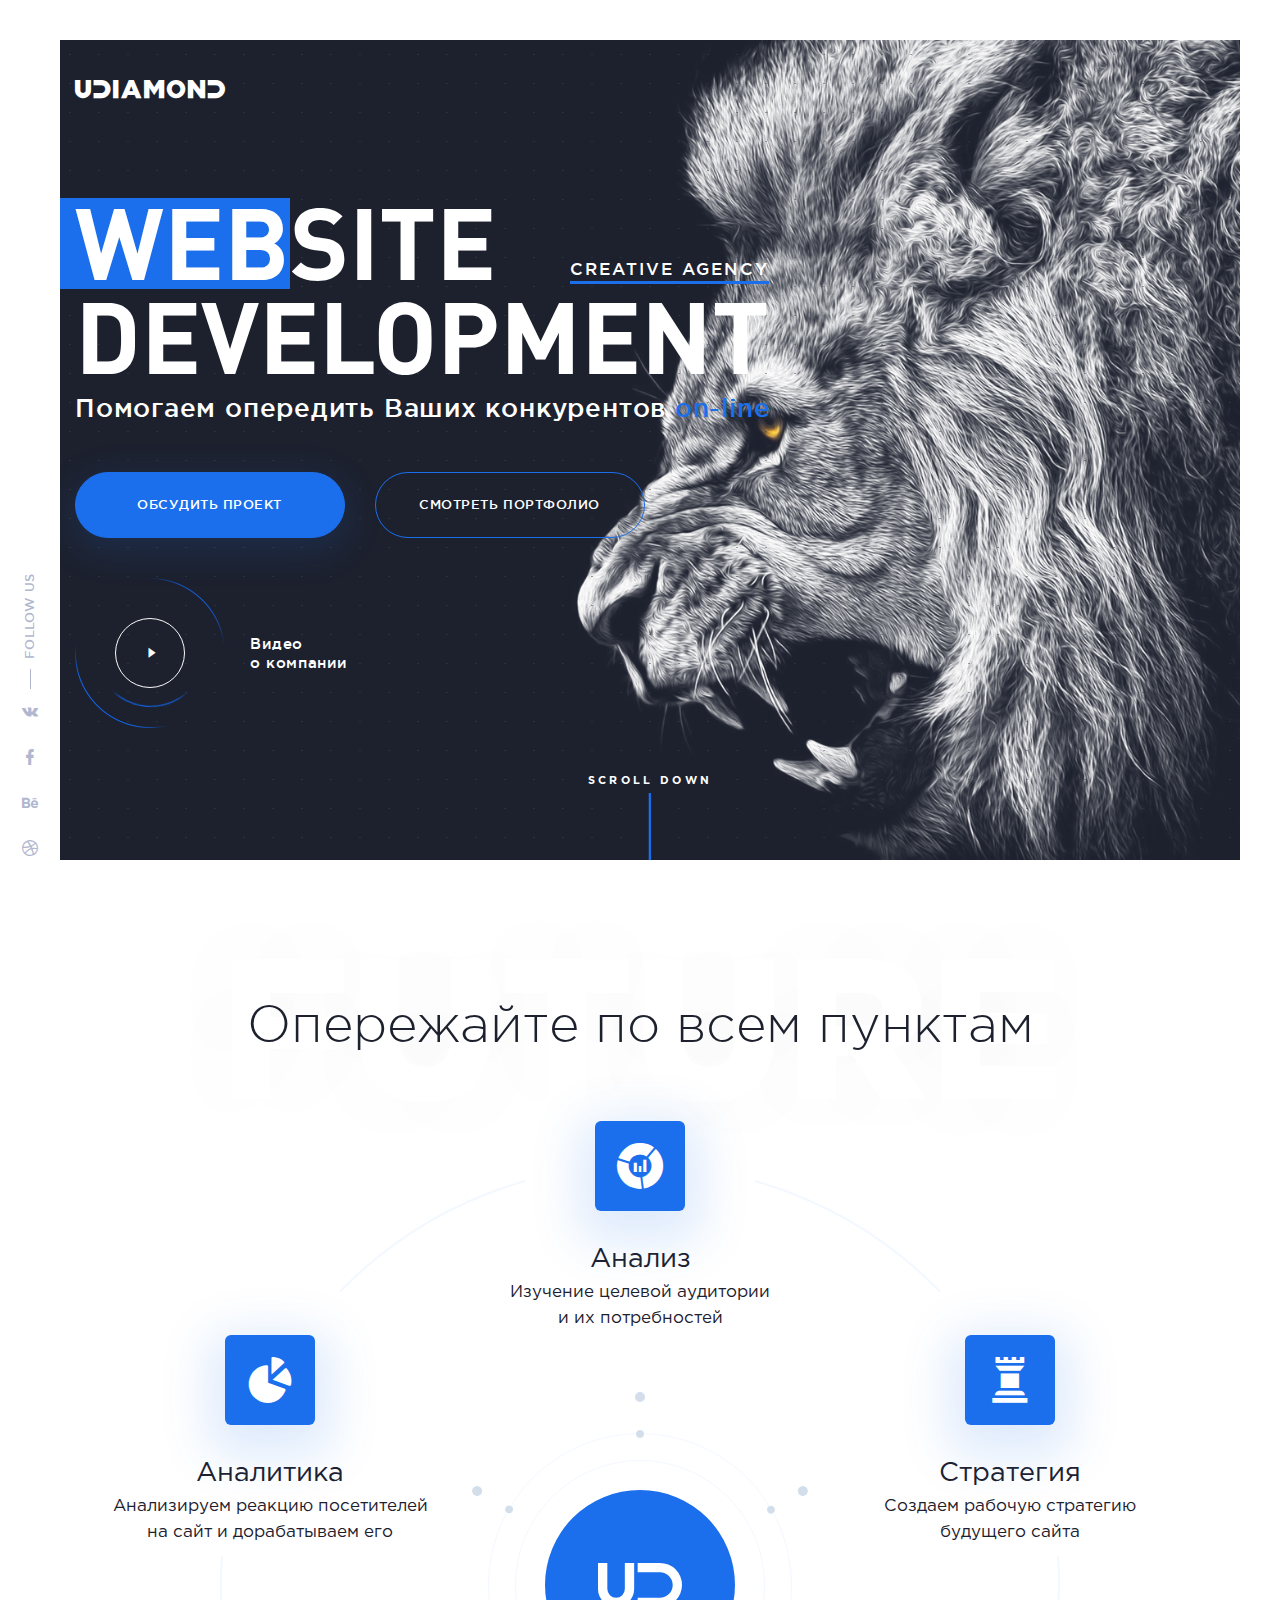
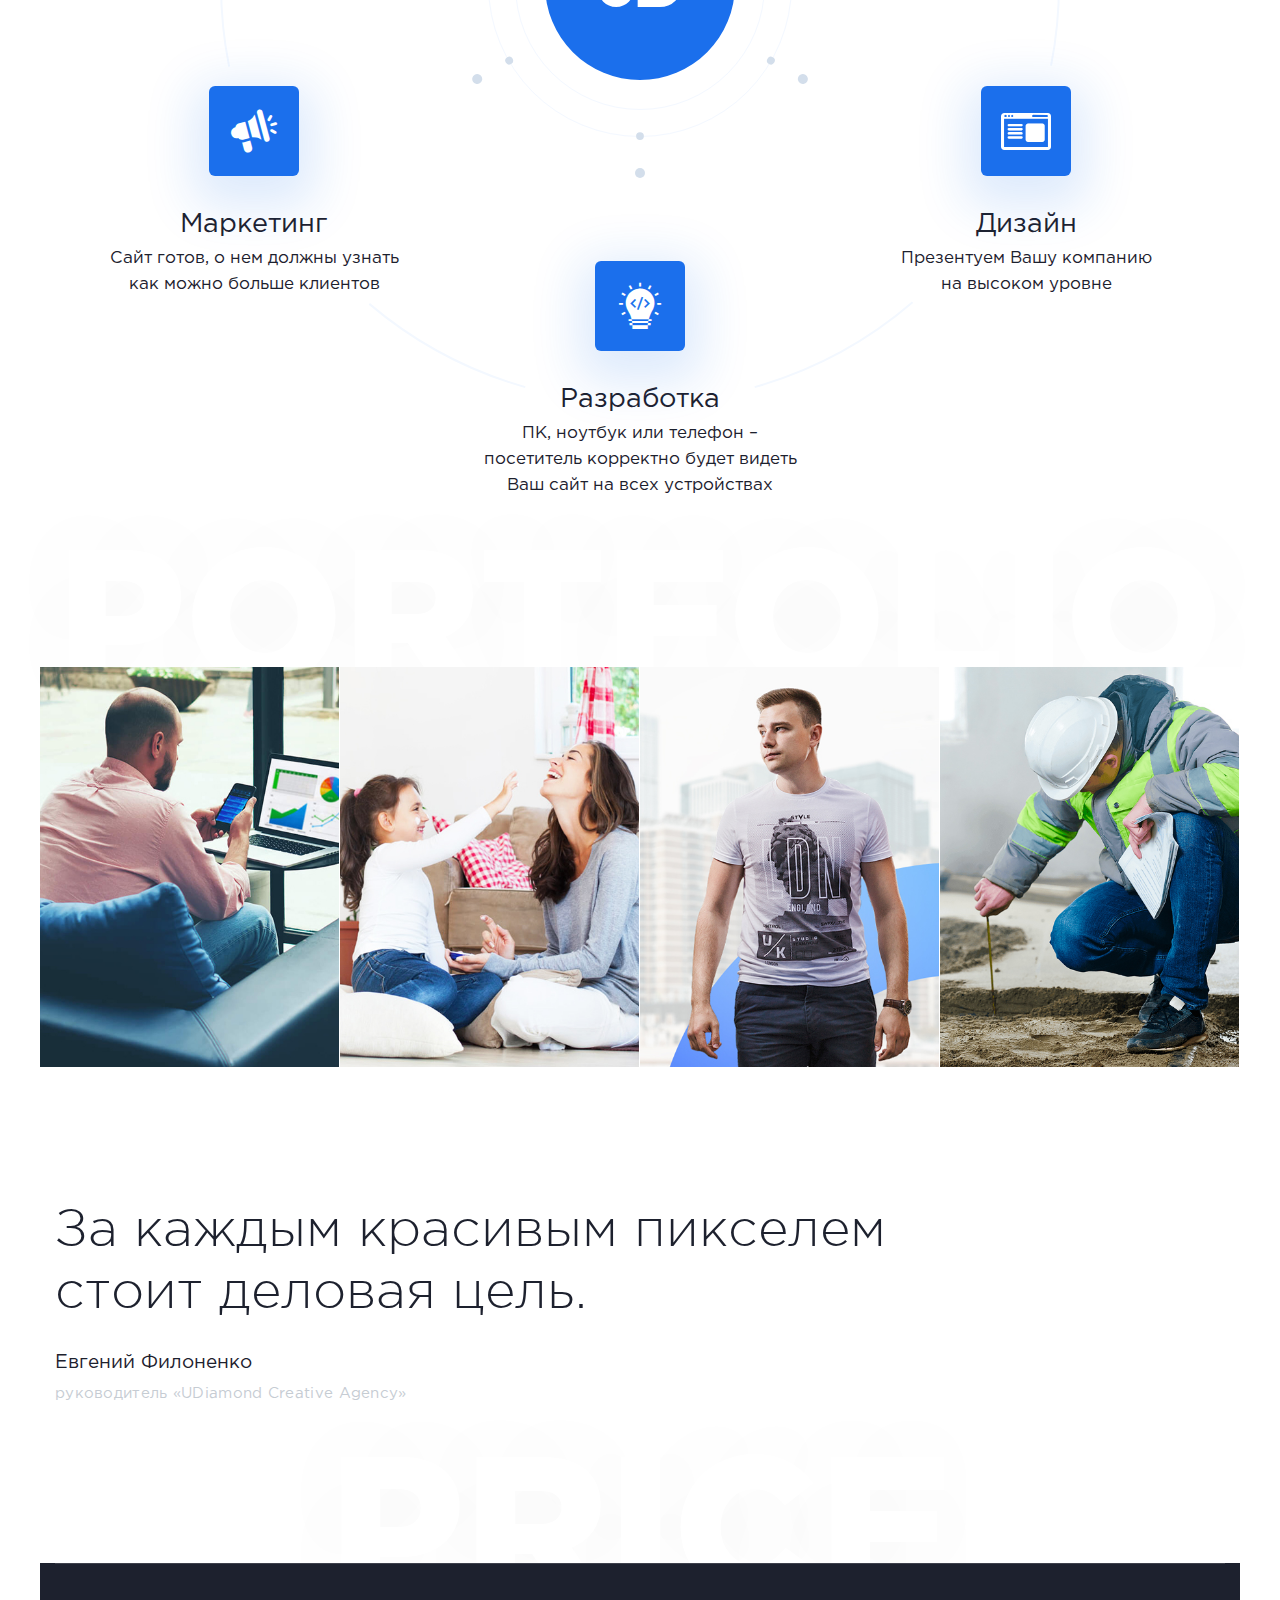
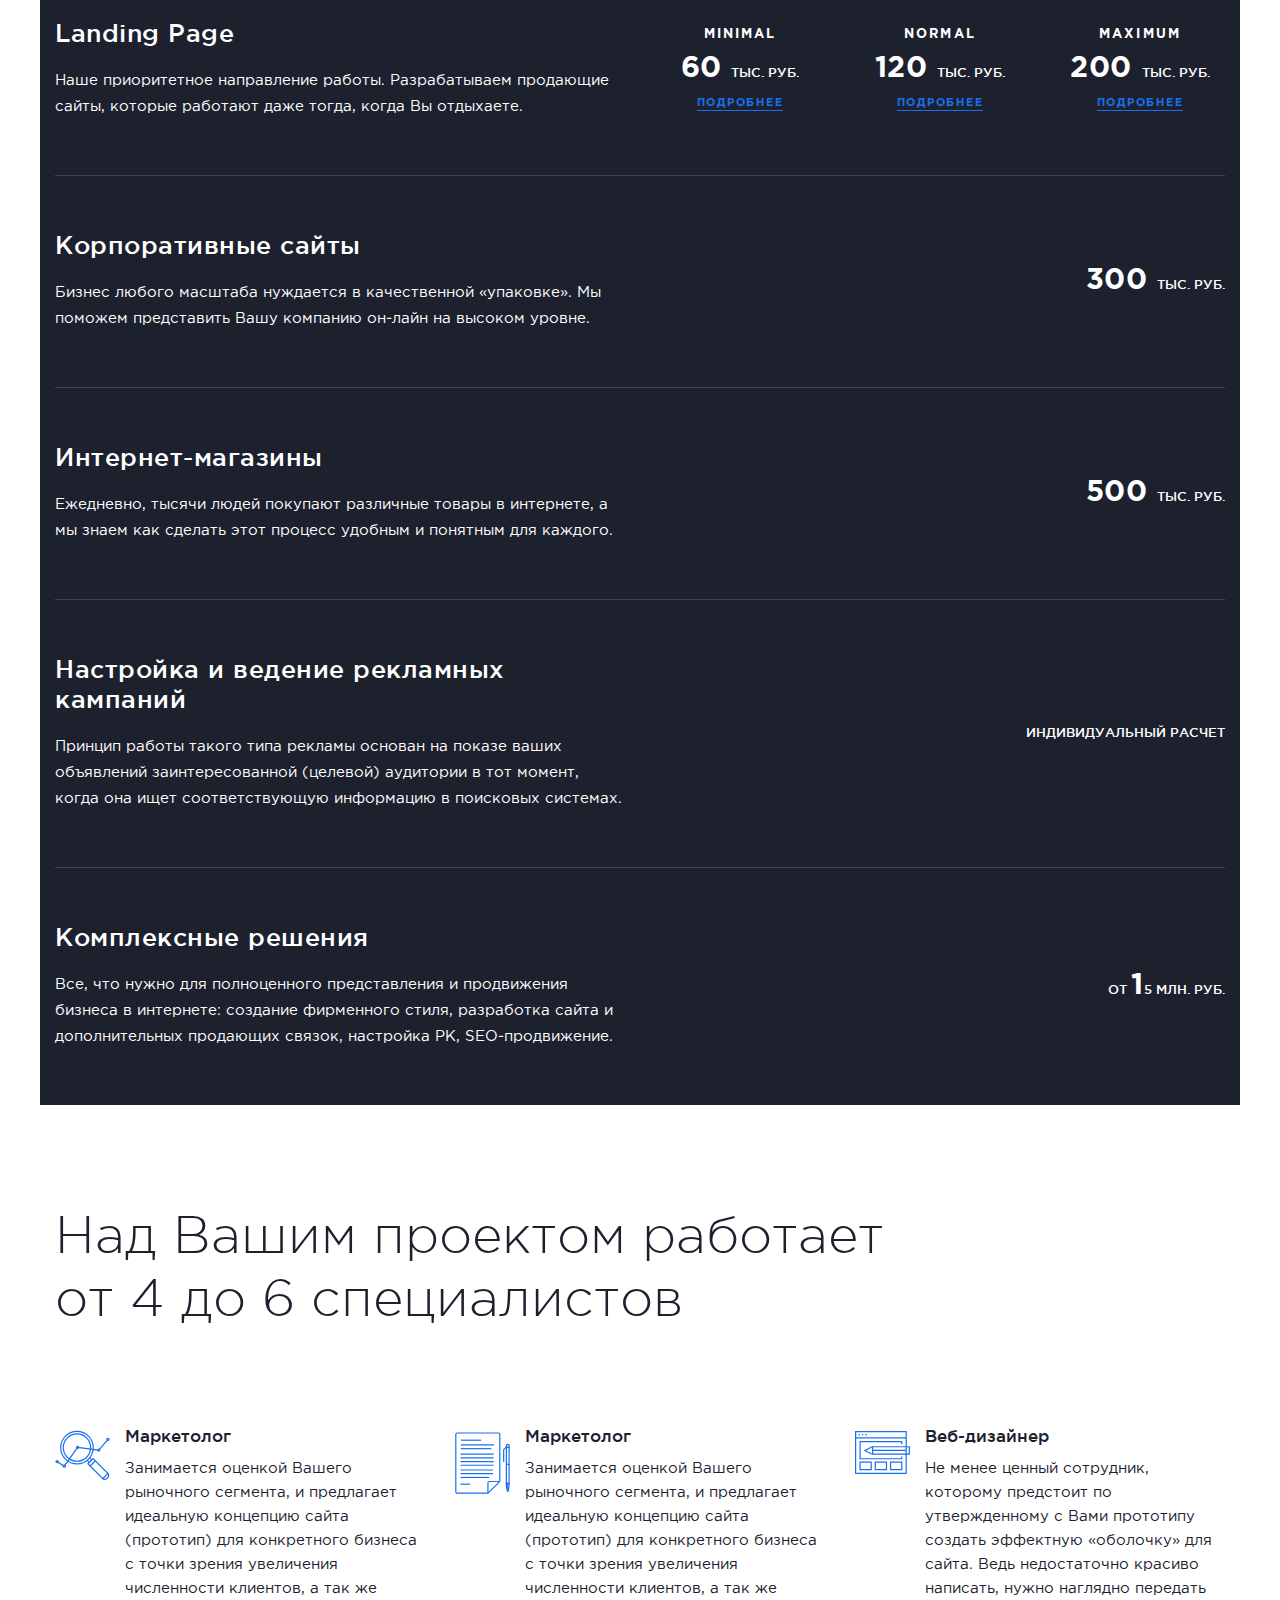
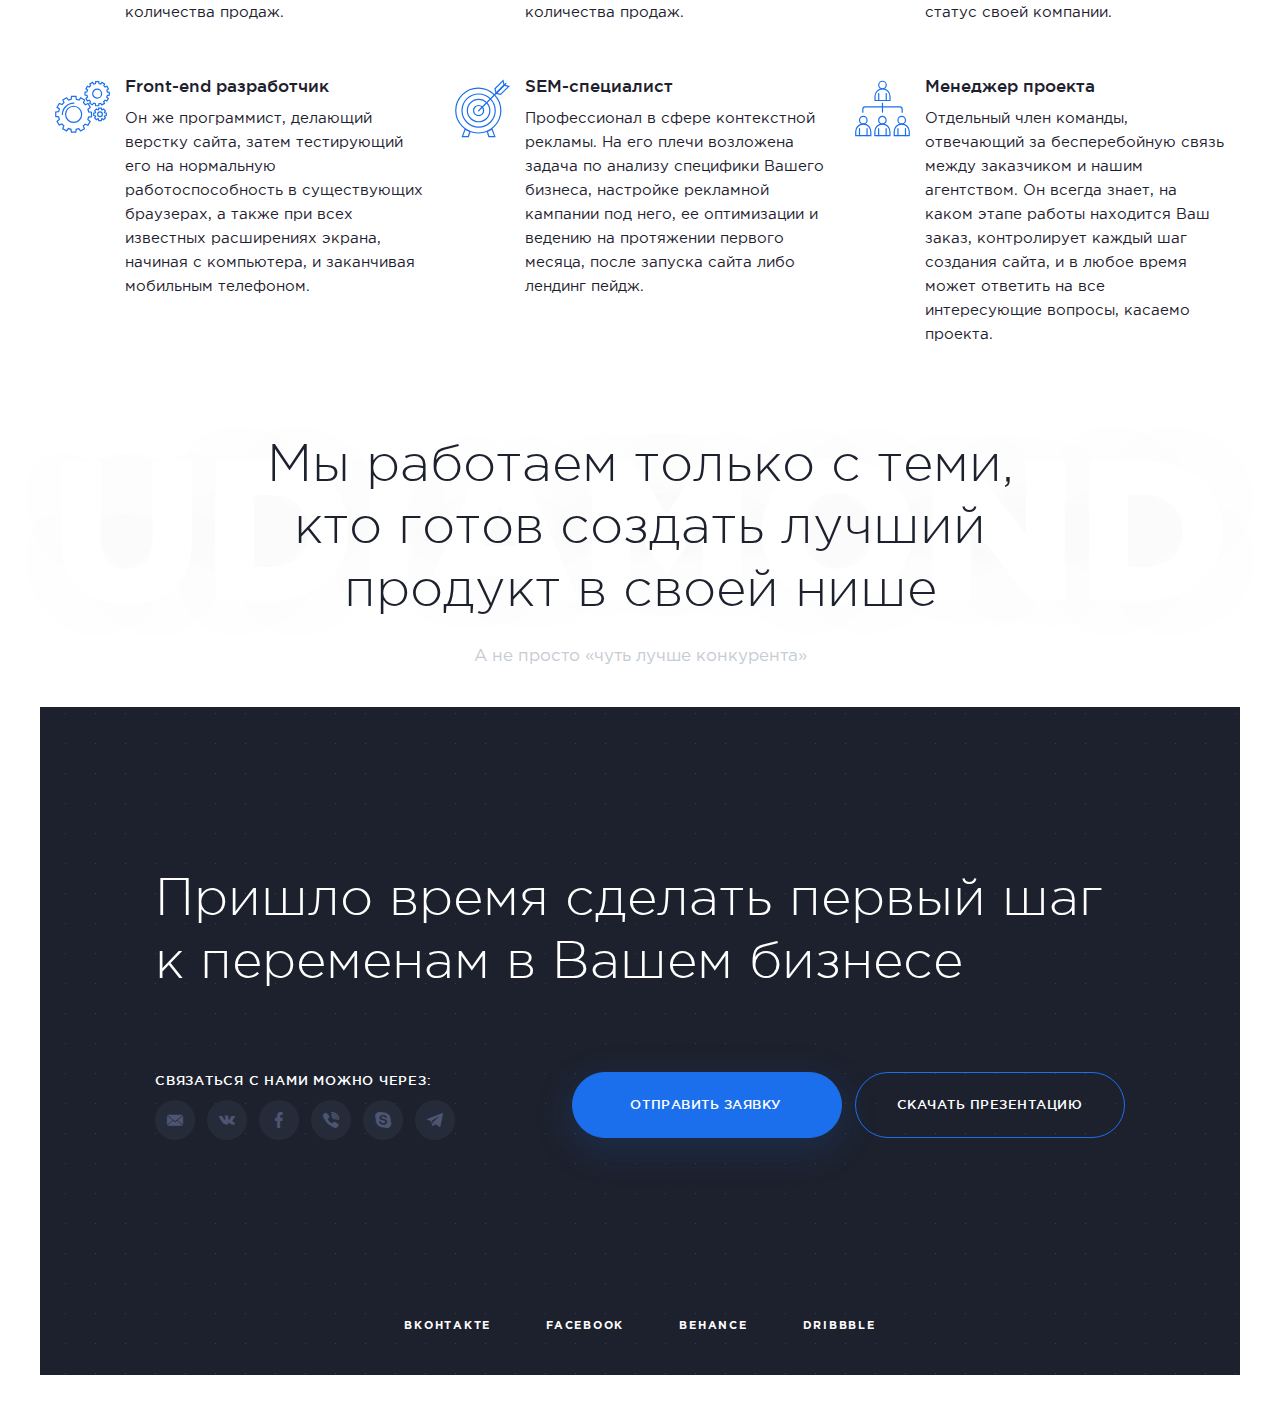
==== app/index.html @ 9b896c01 "app" ====
<!DOCTYPE html>
<html lang="ru">
  <head>
    <meta charset="UTF-8">
    <meta http-equiv="X-UA-Compatible" content="IE=edge">
    <meta name="viewport" content="width=device-width, initial-scale=1.0">
    <title>main-page</title>
    <meta name="description" content="">
    <link rel="shortcut icon" href="favicon.ico" type="image/x-icon">
    <link rel="icon" href="favicon.ico" type="image/x-icon">
    <link rel="stylesheet" href="css/style.css"><!--[if lt IE 9]>
<script src="https://oss.maxcdn.com/html5shiv/3.7.2/html5shiv.min.js"></script>
<script src="https://oss.maxcdn.com/respond/1.4.2/respond.min.js"></script>
<![endif]-->
  </head>
  <body>
    <div class="main-wrapper">
      <!-- begin header-->
      <header class="header">
        <div class="header-inside">
          <div class="container"><a class="logo-wrapp" href="#"><i class="logo-wrapp__img icon-logo"></i></a>
            <div class="center-box">
              <div class="center-box-item">
                <div class="main-title"><span class="highlight main-title__highlight">Web</span><strong class="glitch glitch_1" data-txt="site">site</strong></div><br>
                <div class="main-title"><strong class="glitch glitch_2" data-txt="development">development</strong> <small>creative agency</small></div>
                <div class="main-subtitle">Помогаем опередить Ваших конкурентов <span>on-line</span></div>
                <div class="btn-wrapp"><a class="button" href="#"><span>Обсудить проект</span></a><a class="button button_trn" href="#"><span>Смотреть портфолио</span></a></div>
                <div class="button-play">
                  <div class="button-play__link-wrapp"><a class="button-play__link" href="#"><i class="icon-play"></i></a>
                  </div>
                  <div class="button-play__txt">Видео<br>о компании
                  </div>
                </div>
              </div>
            </div><a class="scroll-down scr" href="#section-1"><span>Scroll down</span>
              <div class="scroll-down-inside"></div></a>
          </div>
        </div>
        <div class="social-top-wrapp">
          <div class="trn-text">Follow us</div>
          <ul class="social-top">
            <li><a href="#"><i class="icon-vk-icon"></i></a></li>
            <li><a href="#"><i class="icon-fb-hover"></i></a></li>
            <li><a href="#"><i class="icon-behance"></i></a></li>
            <li><a href="#"><i class="icon-dribbble"></i></a></li>
          </ul>
        </div>
      </header>
      <!-- end header-->
      <!-- begin section-1-->
      <section class="section-1" id="section-1">
        <div class="container">
          <div class="text-shadow">Future
            <div class="title title_center">Опережайте по всем пунктам</div>
          </div>
          <div class="content-circle">
            <div class="col-lg-4 col-md-4 col-sm-4 col-xs-6 col-xxs-12 pos-6">
              <div class="item-box">
                <div class="item-box__square"><i class="item-box__img icon-info6"></i>
                </div>
                <div class="item-box__title">Аналитика
                </div>
                <div class="p">Анализируем реакцию посетителей <br>на сайт и дорабатываем его</div>
              </div>
            </div>
            <div class="col-lg-4 col-md-4 col-sm-4 col-xs-6 col-xxs-12 pos-1">
              <div class="item-box">
                <div class="item-box__square"><i class="item-box__img icon-info1"></i>
                </div>
                <div class="item-box__title">Анализ
                </div>
                <div class="p">Изучение целевой аудитории <br>и их потребностей</div>
              </div>
            </div>
            <div class="col-lg-4 col-md-4 col-sm-4 col-xs-6 col-xxs-12 pos-2">
              <div class="item-box">
                <div class="item-box__square"><i class="item-box__img icon-info2"></i>
                </div>
                <div class="item-box__title">Стратегия
                </div>
                <div class="p">Создаем рабочую стратегию <br>будущего сайта</div>
              </div>
            </div>
            <div class="col-lg-4 col-md-4 col-sm-4 col-xs-6 col-xxs-12 pos-3 pull-right">
              <div class="item-box">
                <div class="item-box__square"><i class="item-box__img icon-info3"></i>
                </div>
                <div class="item-box__title">Дизайн
                </div>
                <div class="p">Презентуем Вашу компанию <br>на высоком уровне</div>
              </div>
            </div>
            <div class="col-lg-4 col-md-4 col-sm-4 col-xs-6 col-xxs-12 pos-4 pull-right">
              <div class="item-box">
                <div class="item-box__square"><i class="item-box__img icon-info4"></i>
                </div>
                <div class="item-box__title">Разработка
                </div>
                <div class="p">ПК, ноутбук или телефон – <br>посетитель корректно будет видеть <br>Ваш сайт на всех устройствах</div>
              </div>
            </div>
            <div class="col-lg-4 col-md-4 col-sm-4 col-xs-6 col-xxs-12 pos-5">
              <div class="item-box">
                <div class="item-box__square"><i class="item-box__img icon-info5"></i>
                </div>
                <div class="item-box__title">Маркетинг
                </div>
                <div class="p">Сайт готов, о нем должны узнать <br>как можно больше клиентов</div>
              </div>
            </div>
            <div class="content-wrapp">
              <div class="center-xy"><img class="block-resp anim-circle-2" src="img/6point2.svg" alt="" width="auto" height="auto">
                <div class="circle-in"><img class="block-resp anim-circle-1" src="img/6point1.svg" alt="" width="auto" height="auto"><img class="logo-up" src="img/logo-ud.svg" alt="" width="auto" height="auto"></div>
              </div><img class="circle" src="img/circe-lg.svg" alt="" width="auto" height="auto">
            </div>
          </div>
        </div>
      </section>
      <!-- end section-1-->
      <!-- begin section-2-->
      <section class="section-2">
        <div class="text-shadow">Portfolio</div>
        <div class="flex-prf"><a class="flex-prf-item" href="#"><span class="tl"></span><span class="tr"></span><span class="bl"></span><span class="br"></span><img src="img/portfolio/photo-1.jpg" alt="" width="460" height="615"><span class="center-content"><span class="prf-item-title">Landing page</span><span class="prf-item-head">Региональный <br>центр недвижимости</span></span><span class="site-link">Перейти на сайт<i class="icon-arrow-lg"></i></span></a><a class="flex-prf-item" href="#"><span class="tl"></span><span class="tr"></span><span class="bl"></span><span class="br"></span><img src="img/portfolio/photo-2.jpg" alt="" width="460" height="615"><span class="center-content"><span class="prf-item-title">Landing page</span><span class="prf-item-head">Региональный <br>центр недвижимости</span></span><span class="site-link">Перейти на сайт<i class="icon-arrow-lg"></i></span></a><a class="flex-prf-item" href="#"><span class="tl"></span><span class="tr"></span><span class="bl"></span><span class="br"></span><img src="img/portfolio/photo-3.jpg" alt="" width="460" height="615"><span class="center-content"><span class="prf-item-title">Landing page</span><span class="prf-item-head">Региональный <br>центр недвижимости</span></span><span class="site-link">Перейти на сайт<i class="icon-arrow-lg"></i></span></a><a class="flex-prf-item" href="#"><span class="tl"></span><span class="tr"></span><span class="bl"></span><span class="br"></span><img src="img/portfolio/photo-4.jpg" alt="" width="460" height="615"><span class="center-content"><span class="prf-item-title">Landing page</span><span class="prf-item-head">Региональный <br>центр недвижимости</span></span><span class="site-link">Перейти на сайт<i class="icon-arrow-lg"></i></span></a>
        </div>
      </section>
      <!-- end section-2-->
      <!-- begin section-3-->
      <section class="section-3">
        <div class="container">
          <div class="title">За каждым красивым пикселем <br>стоит деловая цель.</div>
          <div class="person-name">Евгений Филоненко</div>
          <div class="person-position">руководитель «UDiamond Creative Agency»</div>
        </div>
      </section>
      <!-- end section-3-->
      <!-- begin section-4-->
      <section class="section-4">
        <div class="text-shadow">Price</div>
        <div class="dark-theme">
          <div class="container">
            <div class="flex-line top-line">
              <div class="paddings col-lg-6 col-md-6 col-sm-12 col-xs-12 col-xxs-12">
                <div class="price-name">Landing Page</div>
                <div class="price-text">Наше приоритетное направление работы. Разрабатываем продающие сайты, которые работают даже тогда, когда Вы отдыхаете.</div>
              </div><a class="price-box flex-vertical hover-plan hover-plan hover-plan_top col-lg-2 col-md-2 col-sm-4 col-xs-4 col-xxs-12" href="#"><span class="price-box__type">Minimal</span><span class="price-box__price"><strong>60 </strong>тыс. руб.</span><span class="price-box__link">Подробнее</span></a><a class="price-box flex-vertical hover-plan hover-plan hover-plan_bottom col-lg-2 col-md-2 col-sm-4 col-xs-4 col-xxs-12" href="#"><span class="price-box__type">Normal</span><span class="price-box__price"><strong>120 </strong>тыс. руб.</span><span class="price-box__link">Подробнее</span></a><a class="price-box flex-vertical hover-plan hover-plan hover-plan_right col-lg-2 col-md-2 col-sm-4 col-xs-4 col-xxs-12" href="#"><span class="price-box__type">Maximum</span><span class="price-box__price"><strong>200 </strong>тыс. руб.</span><span class="price-box__link">Подробнее</span></a>
            </div>
            <div class="flex-line">
              <div class="paddings col-lg-6 col-md-6 col-sm-6 col-xs-6 col-xxs-12">
                <div class="price-name">Корпоративные сайты</div>
                <div class="price-text">Бизнес любого масштаба нуждается в качественной «упаковке». Мы поможем представить Вашу компанию он-лайн на высоком уровне.</div>
              </div><a class="price-box flex-vertical hover-plan hover-plan hover-plan_right col-lg-3 col-md-3 col-sm-4 col-xs-4 col-xxs-12" href="#"><span class="price-box__price"><strong>300 </strong>тыс. руб.</span></a>
            </div>
            <div class="flex-line">
              <div class="paddings col-lg-6 col-md-6 col-sm-6 col-xs-6 col-xxs-12">
                <div class="price-name">Интернет-магазины</div>
                <div class="price-text">Ежедневно, тысячи людей покупают различные товары в интернете, а мы знаем как сделать этот процесс удобным и понятным для каждого.</div>
              </div><a class="price-box flex-vertical hover-plan hover-plan hover-plan_right col-lg-3 col-md-3 col-sm-4 col-xs-4 col-xxs-12" href="#"><span class="price-box__price"><strong>500 </strong>тыс. руб.</span></a>
            </div>
            <div class="flex-line">
              <div class="paddings col-lg-6 col-md-6 col-sm-6 col-xs-6 col-xxs-12">
                <div class="price-name">Настройка и ведение рекламных кампаний</div>
                <div class="price-text">Принцип работы такого типа рекламы основан на показе ваших объявлений заинтересованной (целевой) аудитории в тот момент, когда она ищет соответствующую информацию в поисковых системах.</div>
              </div><a class="price-box flex-vertical hover-plan hover-plan hover-plan_right col-lg-3 col-md-3 col-sm-4 col-xs-4 col-xxs-12" href="#"><span class="price-box__price">Индивидуальный расчет</span></a>
            </div>
            <div class="flex-line">
              <div class="paddings col-lg-6 col-md-6 col-sm-6 col-xs-6 col-xxs-12">
                <div class="price-name">Комплексные решения</div>
                <div class="price-text">Все, что нужно для полноценного представления и продвижения бизнеса в интернете: создание фирменного стиля, разработка сайта и дополнительных продающих связок, настройка РК, SEO-продвижение.</div>
              </div><a class="price-box flex-vertical hover-plan hover-plan hover-plan_right col-lg-3 col-md-3 col-sm-4 col-xs-4 col-xxs-12" href="#"><span class="price-box__price">от <strong>1</strong>5 млн. руб.</span></a>
            </div>
          </div>
        </div>
      </section>
      <!-- end section-4-->
      <!-- begin section-5-->
      <section class="section-5">
        <div class="container">
          <div class="title">Над Вашим проектом работает <br>от 4 до 6 специалистов</div>
          <div class="row work">
            <div class="col-lg-4 col-md-4 col-sm-6 col-xs-6 col-xxs-12">
              <div class="work-item" data-name="svg_1">
                <svg class="svg_1" id="Ð¡Ð»Ð¾Ð¹_2" data-name="Ð¡Ð»Ð¾Ð¹ 2" xmlns="http://www.w3.org/2000/svg" viewbox="0 0 55 52.51">
                  <defs>
                    <style>.cls-1,.cls-2{fill:none;stroke:#1b6fec;stroke-miterlimit:10;}.cls-1{stroke-width:1.2px;}.cls-2{stroke-width:2px;}</style>
                  </defs>
                  <title>marketing</title>
                  <path class="cls-1 xNNwAupK_0" d="M8.270000000000001,18.59A13.67,13.67 0,1,1 35.61,18.59A13.67,13.67 0,1,1 8.270000000000001,18.59"></path>
                  <path class="cls-1 xNNwAupK_1" d="M5.66,18.6A16.29,16.29 0,1,1 38.239999999999995,18.6A16.29,16.29 0,1,1 5.66,18.6"></path>
                  <path class="cls-1 xNNwAupK_2" d="M34.21,33.46L32.17,31.42"></path>
                  <path class="cls-1 xNNwAupK_3" d="M36.81,30.86L34.77,28.82"></path>
                  <path class="cls-1 xNNwAupK_4" width="21.03" height="7.36" transform="translate(40.58 -18.77) rotate(45)" d="M32.43 35.92 L53.46 35.92 L53.46 43.28 L32.43 43.28 Z"></path>
                  <path class="cls-1 xNNwAupK_5" d="M35.15,37.01L40.36,31.81"></path>
                  <path class="cls-1 xNNwAupK_6" d="M52.52,44a3.68,3.68,0,0,1-5.2,5.2"></path>
                  <path class="cls-2 xNNwAupK_7" d="M0.9999999999999998,32.63A1.05,1.05 0,1,1 3.0999999999999996,32.63A1.05,1.05 0,1,1 0.9999999999999998,32.63"></path>
                  <path class="cls-1 xNNwAupK_8" d="M2.05,32.63L9.25,37.16"></path>
                  <path class="cls-2 xNNwAupK_9" d="M8.2,37.16A1.05,1.05 0,1,1 10.3,37.16A1.05,1.05 0,1,1 8.2,37.16"></path>
                  <path class="cls-1 xNNwAupK_10" d="M9.25,37.16L22.58,18.38"></path>
                  <path class="cls-2 xNNwAupK_11" d="M21.529999999999998,18.38A1.05,1.05 0,1,1 23.63,18.38A1.05,1.05 0,1,1 21.529999999999998,18.38"></path>
                  <path class="cls-1 xNNwAupK_12" d="M43.78,21.1L22.58,18.38"></path>
                  <path class="cls-2 xNNwAupK_13" d="M42.730000000000004,21.1A1.05,1.05 0,1,1 44.83,21.1A1.05,1.05 0,1,1 42.730000000000004,21.1"></path>
                  <path class="cls-1 xNNwAupK_14" d="M52.95,10.44L43.78,21.1"></path>
                  <path class="cls-2 xNNwAupK_15" d="M51.900000000000006,10.44A1.05,1.05 0,1,1 54,10.44A1.05,1.05 0,1,1 51.900000000000006,10.44"></path>
                </svg>
                <div class="work-item__title">Маркетолог
                </div>
                <div class="work-item__txt">Занимается оценкой Вашего рыночного сегмента, и предлагает идеальную концепцию сайта (прототип) для конкретного бизнеса с точки зрения увеличения численности клиентов, а так же количества продаж. 
                </div>
              </div>
            </div>
            <div class="col-lg-4 col-md-4 col-sm-6 col-xs-6 col-xxs-12">
              <div class="work-item" data-name="svg_2">
                <svg id="Ð¡Ð»Ð¾Ð¹_3" data-name="Ð¡Ð»Ð¾Ð¹ 3" xmlns="http://www.w3.org/2000/svg" viewbox="0 0 55 67.14">
                  <defs>
                    <style>.cls-1,.cls-2{fill:none;stroke:#1b6fec;stroke-miterlimit:10;}.cls-1{stroke-width:1.2px;}.cls-2{stroke-width:1.55px;}</style>
                  </defs>
                  <title>copyrigter</title>
                  <path class="cls-1 kzFLEOLP_0" d="M33.33,63.84a1.34,1.34,0,0,1-.95.39H2.15A1.34,1.34,0,0,1,.8,62.88V5.33A1.35,1.35,0,0,1,2.15,4h41.3A1.36,1.36,0,0,1,44.8,5.33v46.6a1.35,1.35,0,0,1-.4,1Z"></path>
                  <path class="cls-1 kzFLEOLP_1" d="M32.94,64.23V53.84a1.35,1.35,0,0,1,1.35-1.35H44.8"></path>
                  <path class="cls-1 kzFLEOLP_2" width="2.71" height="35.88" d="M51.39 18.39 L54.1 18.39 L54.1 54.27 L51.39 54.27 Z"></path>
                  <path class="cls-1 kzFLEOLP_3" d="M51.39,35.3L54.1,35.3"></path>
                  <path class="cls-1 kzFLEOLP_4" d="M48.67,33.11L48.67,20.69L51.24,18.18"></path>
                  <path class="cls-1 kzFLEOLP_5" d="M53.43,15.57H52.06a.69.69,0,0,0-.67.68v2.24H54.1V16.25A.69.69,0,0,0,53.43,15.57Z"></path>
                  <path class="cls-1 kzFLEOLP_6" d="M52.74,62.4h0c-.75,0-1.35-5.35-1.35-6.1v-2H54.1v2C54.1,57.05,53.49,62.4,52.74,62.4Z"></path>
                  <path class="cls-2 kzFLEOLP_7" d="M52.74,54.27L52.74,62.35"></path>
                  <path class="cls-1 kzFLEOLP_8" d="M5.87,11.21L26.18,11.21"></path>
                  <path class="cls-1 kzFLEOLP_9" d="M5.87,15.95L39.05,15.95"></path>
                  <path class="cls-1 kzFLEOLP_10" d="M5.87,19.68L36.34,19.68"></path>
                  <path class="cls-1 kzFLEOLP_11" d="M5.54,25.09L38.71,25.09"></path>
                  <path class="cls-1 kzFLEOLP_12" d="M5.54,28.81L38.71,28.81"></path>
                  <path class="cls-1 kzFLEOLP_13" d="M5.54,32.54L38.71,32.54"></path>
                  <path class="cls-1 kzFLEOLP_14" d="M5.54,36.26L38.71,36.26"></path>
                  <path class="cls-1 kzFLEOLP_15" d="M5.54,41L38.03,41"></path>
                  <path class="cls-1 kzFLEOLP_16" d="M5.54,44.72L38.03,44.72"></path>
                  <path class="cls-1 kzFLEOLP_17" d="M5.54,48.45L33.97,48.45"></path>
                  <path class="cls-1 kzFLEOLP_18" d="M5.54,55.22L15.01,55.22"></path>
                </svg>
                <div class="work-item__title">Маркетолог
                </div>
                <div class="work-item__txt">Занимается оценкой Вашего рыночного сегмента, и предлагает идеальную концепцию сайта (прототип) для конкретного бизнеса с точки зрения увеличения численности клиентов, а так же количества продаж. 
                </div>
              </div>
            </div>
            <div class="col-lg-4 col-md-4 col-sm-6 col-xs-6 col-xxs-12">
              <div class="work-item" data-name="svg_3">
                <svg id="Ð¡Ð»Ð¾Ð¹_2" data-name="Ð¡Ð»Ð¾Ð¹ 2" xmlns="http://www.w3.org/2000/svg" viewbox="0 0 55 48.18">
                  <defs>
                    <style>.cls-1{fill:none;stroke:#1b6fec;stroke-miterlimit:10;stroke-width:1.2px;}</style>
                  </defs>
                  <title>designer</title>
                  <path class="cls-1 izDLvFdy_0" width="50.59" height="41.66" d="M0.61 2.72 L51.2 2.72 L51.2 44.379999999999995 L0.61 44.379999999999995 Z"></path>
                  <path class="cls-1 izDLvFdy_1" d="M0.56,8.9L51.15,8.9"></path>
                  <path class="cls-1 izDLvFdy_2" d="M3.58,5.72L5.07,5.72"></path>
                  <path class="cls-1 izDLvFdy_3" d="M6.93,5.72L8.42,5.72"></path>
                  <path class="cls-1 izDLvFdy_4" d="M10.28,5.72L11.77,5.72"></path>
                  <path class="cls-1 izDLvFdy_5" width="11.16" height="7.44" d="M5.06 33.22 L16.22 33.22 L16.22 40.66 L5.06 40.66 Z"></path>
                  <path class="cls-1 izDLvFdy_6" width="11.16" height="7.44" d="M20.33 33.22 L31.49 33.22 L31.49 40.66 L20.33 40.66 Z"></path>
                  <path class="cls-1 izDLvFdy_7" width="11.16" height="7.44" d="M35.61 33.22 L46.769999999999996 33.22 L46.769999999999996 40.66 L35.61 40.66 Z"></path>
                  <path class="cls-1 izDLvFdy_8" d="M46.75,15.21L46.75,12.63L5.09,12.63L5.09,29.74L46.75,29.74L46.75,27.5"></path>
                  <path class="cls-1 izDLvFdy_9" d="M17.9,21.45L51.15,21.45"></path>
                  <path class="cls-1 izDLvFdy_10" d="M17.59,17.73L17.59,25.17"></path>
                  <path class="cls-1 izDLvFdy_11" d="M17.16,17.73L9.78,21.45L17.16,25.17L54.36,25.17L54.36,17.73L17.16,17.73Z"></path>
                </svg>
                <div class="work-item__title">Веб-дизайнер
                </div>
                <div class="work-item__txt">Не менее ценный сотрудник, которому предстоит по утвержденному с Вами прототипу создать эффектную «оболочку» для сайта. Ведь недостаточно красиво написать, нужно наглядно передать статус своей компании. 
                </div>
              </div>
            </div>
            <div class="col-lg-4 col-md-4 col-sm-6 col-xs-6 col-xxs-12">
              <div class="work-item" data-name="svg_4">
                <svg id="Ð¡Ð»Ð¾Ð¹_3" data-name="Ð¡Ð»Ð¾Ð¹ 3" xmlns="http://www.w3.org/2000/svg" viewbox="0 0 55 55.51">
                  <defs>
                    <style>.cls-1,.cls-2{fill:none;stroke:#1b6fec;stroke-miterlimit:10;stroke-width:1.2px;}.cls-2{stroke-linecap:round;}</style>
                  </defs>
                  <title>front-end</title>
                  <path class="cls-1 zzWjNAYN_0" d="M10.55,35.33A8.07,8.07 0,1,1 26.69,35.33A8.07,8.07 0,1,1 10.55,35.33"></path>
                  <path class="cls-1 zzWjNAYN_1" d="M16.14,20.34L16.49,17.46L20.93,17.46L21.33,20.34L23.98,21.09L25.71,18.79L29.57,20.98L28.48,23.68L30.38,25.7L33.03,24.55L35.28,28.36L32.98,30.2L33.61,32.85L36.49,33.2L36.49,37.64L33.61,38.04L32.86,40.63L35.17,42.42L32.98,46.23L30.27,45.13L28.31,47.03L29.4,49.74L25.6,51.93L23.81,49.63L21.16,50.32L20.81,53.2L16.37,53.2L15.97,50.32L13.32,49.57L11.59,51.88L7.73,49.69L8.82,46.98L6.92,44.96L4.21,46.11L2.02,42.31L4.32,40.46L3.63,37.81L0.75,37.46L0.75,33.02L3.63,32.62L4.44,30.03L2.08,28.24L4.32,24.43L7.03,25.53L8.99,23.63L7.84,20.92L11.7,18.73L13.49,21.03L16.14,20.34Z"></path>
                  <path class="cls-2 zzWjNAYN_2" d="M7.38,35.62A11.57,11.57,0,0,1,18.91,24.09"></path>
                  <path class="cls-1 zzWjNAYN_3" d="M37.7,14.63A4.44,4.44 0,1,1 46.58,14.63A4.44,4.44 0,1,1 37.7,14.63"></path>
                  <path class="cls-1 zzWjNAYN_4" d="M40.47,4.49L40.7,2.53L43.7,2.53L43.99,4.49L45.77,5.01L46.93,3.39L49.58,4.95L48.83,6.74L50.1,8.06L51.94,7.31L53.44,9.91L51.89,11.12L52.29,12.96L54.25,13.19L54.25,16.19L52.29,16.48L51.77,18.27L53.38,19.42L51.89,22.01L50.04,21.26L48.72,22.59L49.47,24.38L46.87,25.88L45.66,24.32L43.87,24.78L43.64,26.74L40.59,26.74L40.36,24.78L38.57,24.26L37.36,25.82L34.76,24.32L35.51,22.53L34.19,21.15L32.4,21.96L30.9,19.36L32.46,18.15L32,16.31L30.04,16.07L30.04,13.08L32,12.79L32.52,11L30.96,9.85L32.46,7.25L34.3,7.95L35.63,6.68L34.82,4.89L37.47,3.39L38.68,4.95L40.47,4.49Z"></path>
                  <path class="cls-1 zzWjNAYN_5" d="M42.67,35.33A2.36,2.36 0,1,1 47.39,35.33A2.36,2.36 0,1,1 42.67,35.33"></path>
                  <path class="cls-1 zzWjNAYN_6" d="M43.41,30.78L43.76,29.05L46.29,29.05L46.64,30.78L47.1,30.95L48.6,29.97L50.39,31.76L49.41,33.26L49.58,33.72L51.31,34.06L51.31,36.6L49.58,36.95L49.41,37.41L50.39,38.91L48.6,40.69L47.1,39.71L46.64,39.88L46.29,41.62L43.76,41.62L43.41,39.88L42.95,39.71L41.45,40.69L39.66,38.91L40.64,37.41L40.47,36.95L38.74,36.6L38.74,34.06L40.47,33.72L40.64,33.26L39.66,31.76L41.45,29.97L42.95,30.95L43.41,30.78Z"></path>
                </svg>
                <div class="work-item__title">Front-end разработчик
                </div>
                <div class="work-item__txt">Он же программист, делающий верстку сайта, затем тестирующий его на нормальную работоспособность в существующих браузерах, а также при всех известных расширениях экрана, начиная с компьютера, и заканчивая мобильным телефоном.
                </div>
              </div>
            </div>
            <div class="col-lg-4 col-md-4 col-sm-6 col-xs-6 col-xxs-12">
              <div class="work-item" data-name="svg_5">
                <svg id="Ð¡Ð»Ð¾Ð¹_3" data-name="Ð¡Ð»Ð¾Ð¹ 3" xmlns="http://www.w3.org/2000/svg" viewbox="0 0 55 59.25">
                  <defs>
                    <style>.cls-1,.cls-2{fill:none;stroke:#1b6fec;stroke-miterlimit:10;stroke-width:1.2px;}.cls-2{stroke-linecap:round;}</style>
                  </defs>
                  <title>sem</title>
                  <path class="cls-1 tJNQZRaQ_0" d="M0.759999999999998,31.54A22.53,22.45 0,1,1 45.82,31.54A22.53,22.45 0,1,1 0.759999999999998,31.54"></path>
                  <path class="cls-1 tJNQZRaQ_1" d="M7,31.54A16.6,16.55 0,1,1 40.2,31.54A16.6,16.55 0,1,1 7,31.54"></path>
                  <path class="cls-1 tJNQZRaQ_2" d="M12.340000000000002,31.54A11.26,11.23 0,1,1 34.86,31.54A11.26,11.23 0,1,1 12.340000000000002,31.54"></path>
                  <path class="cls-1 tJNQZRaQ_3" d="M18.560000000000002,31.54A5.04,5.02 0,1,1 28.64,31.54A5.04,5.02 0,1,1 18.560000000000002,31.54"></path>
                  <path class="cls-1 tJNQZRaQ_4" d="M14.92,52.46L10.17,50.03L7.39,57.54L13.38,57.54L14.92,52.46Z"></path>
                  <path class="cls-1 tJNQZRaQ_5" d="M32.29,52.46L37.03,50.03L39.82,57.54L33.83,57.54L32.29,52.46Z"></path>
                  <path class="cls-2 tJNQZRaQ_6" d="M23.6,31.76L50.92,4.53"></path>
                  <path class="cls-2 tJNQZRaQ_7" d="M48.06,1.65L49.08,6.15L41.13,14.29L39.95,9.74L48.06,1.65Z"></path>
                  <path class="cls-2 tJNQZRaQ_8" d="M41.08,14.34L45.6,15.36L53.76,7.42L49.2,6.25L41.08,14.34Z"></path>
                </svg>
                <div class="work-item__title">SEM-специалист
                </div>
                <div class="work-item__txt">Профессионал в сфере контекстной рекламы. На его плечи возложена задача по анализу специфики Вашего бизнеса, настройке рекламной кампании под него, ее оптимизации и ведению на протяжении первого месяца, после запуска сайта либо лендинг пейдж.
                </div>
              </div>
            </div>
            <div class="col-lg-4 col-md-4 col-sm-6 col-xs-6 col-xxs-12">
              <div class="work-item" data-name="svg_6">
                <svg id="Ð¡Ð»Ð¾Ð¹_2" data-name="Ð¡Ð»Ð¾Ð¹ 2" xmlns="http://www.w3.org/2000/svg" viewbox="0 0 55 59.52">
                  <defs>
                    <style>.cls-1,.cls-2{fill:none;stroke:#1b6fec;stroke-miterlimit:10;stroke-width:1.2px;}.cls-2{stroke-linecap:round;}</style>
                  </defs>
                  <title>manager</title>
                  <path class="cls-1 SyiCiiNU_0" d="M23.72,6.01A3.76,3.76 0,1,1 31.240000000000002,6.01A3.76,3.76 0,1,1 23.72,6.01"></path>
                  <path class="cls-1 SyiCiiNU_1" d="M27.42,9.9h.13A7.46,7.46,0,0,1,35,17.36v4.12a0,0,0,0,1,0,0H20a0,0,0,0,1,0,0V17.36A7.46,7.46,0,0,1,27.42,9.9Z"></path>
                  <path class="cls-2 SyiCiiNU_2" d="M23.72,21.48L23.72,14.53"></path>
                  <path class="cls-2 SyiCiiNU_3" d="M31.25,21.48L31.25,14.53"></path>
                  <path class="cls-1 SyiCiiNU_4" d="M27.48,23.8L27.48,33.64"></path>
                  <path class="cls-1 SyiCiiNU_5" d="M7.8,33.64V30.16a2.32,2.32,0,0,1,2.31-2.31H44.85a2.32,2.32,0,0,1,2.32,2.31v3.48"></path>
                  <path class="cls-1 SyiCiiNU_6" d="M23.619999999999997,41.17A3.76,3.76 0,1,1 31.14,41.17A3.76,3.76 0,1,1 23.619999999999997,41.17"></path>
                  <path class="cls-1 SyiCiiNU_7" d="M27.32,45.05h.13a7.46,7.46,0,0,1,7.46,7.46v4.12a0,0,0,0,1,0,0H19.86a0,0,0,0,1,0,0V52.52A7.46,7.46,0,0,1,27.32,45.05Z"></path>
                  <path class="cls-2 SyiCiiNU_8" d="M23.62,56.63L23.62,49.69"></path>
                  <path class="cls-2 SyiCiiNU_9" d="M31.15,56.63L31.15,49.69"></path>
                  <path class="cls-1 SyiCiiNU_10" d="M4.52,41.17A3.76,3.76 0,1,1 12.04,41.17A3.76,3.76 0,1,1 4.52,41.17"></path>
                  <path class="cls-1 SyiCiiNU_11" d="M8.21,45.05h.13a7.46,7.46,0,0,1,7.46,7.46v4.12a0,0,0,0,1,0,0H.75a0,0,0,0,1,0,0V52.52A7.46,7.46,0,0,1,8.21,45.05Z"></path>
                  <path class="cls-2 SyiCiiNU_12" d="M4.51,56.63L4.51,49.69"></path>
                  <path class="cls-2 SyiCiiNU_13" d="M12.04,56.63L12.04,49.69"></path>
                  <path class="cls-1 SyiCiiNU_14" d="M42.96,41.17A3.76,3.76 0,1,1 50.48,41.17A3.76,3.76 0,1,1 42.96,41.17"></path>
                  <path class="cls-1 SyiCiiNU_15" d="M46.66,45.05h.13a7.46,7.46,0,0,1,7.46,7.46v4.12a0,0,0,0,1,0,0H39.2a0,0,0,0,1,0,0V52.52a7.46,7.46,0,0,1,7.46-7.46Z"></path>
                  <path class="cls-2 SyiCiiNU_16" d="M42.96,56.63L42.96,49.69"></path>
                  <path class="cls-2 SyiCiiNU_17" d="M50.49,56.63L50.49,49.69"></path>
                </svg>
                <div class="work-item__title">Менеджер проекта
                </div>
                <div class="work-item__txt">Отдельный член команды, отвечающий за бесперебойную связь между заказчиком и нашим агентством. Он всегда знает, на каком этапе работы находится Ваш заказ, контролирует каждый шаг создания сайта, и в любое время может ответить на все интересующие вопросы, касаемо проекта.
                </div>
              </div>
            </div>
          </div>
        </div>
      </section>
      <!-- end section-5-->
      <!-- begin section-6-->
      <section class="section-6">
        <div class="text-shadow">UDiamond
          <div class="title title_center">Мы работаем только с теми, <br>кто готов создать лучший <br>продукт в своей нише</div>
        </div>
        <div class="title-sm">А не просто «чуть лучше конкурента»</div>
      </section>
      <!-- end section-6-->
      <!-- begin section-footer-->
      <section class="section-footer">
        <div class="footer">
          <div class="container">
            <div class="row">
              <div class="col-lg-10 col-md-12 col-sm-12 col-xs-12 col-xxs-12 col-lg-offset-1">
                <div class="title">Пришло время сделать первый шаг <br> к переменам в Вашем бизнесе</div>
                <div class="row">
                  <div class="col-lg-5 col-md-5 col-sm-6 col-xs-6 col-xxs-12">
                    <div class="social">
                      <div class="social__title">Связаться с нами можно через:
                      </div>
                      <ul class="links">
                        <li class="links__soc"><a class="links__ref" href="#"><i class="icon-mail-icon"></i></a>
                        </li>
                        <li class="links__soc"><a class="links__ref" href="#"><i class="icon-vk-icon"></i></a>
                        </li>
                        <li class="links__soc"><a class="links__ref" href="#"><i class="icon-fb-hover"></i></a>
                        </li>
                        <li class="links__soc"><a class="links__ref" href="#"><i class="icon-viber-icon"></i></a>
                        </li>
                        <li class="links__soc"><a class="links__ref" href="#"><i class="icon-skype-icon"></i></a>
                        </li>
                        <li class="links__soc"><a class="links__ref" href="#"><i class="icon-telegram-icon"></i></a>
                        </li>
                      </ul>
                    </div>
                  </div>
                  <div class="col-lg-7 col-md-7 col-sm-6 col-xs-6 col-xxs-12">
                    <div class="btn-wrapp-footer"><a class="button" href="#"><span>Отправить заявку</span></a><a class="button button_trn" href="#"><span>Скачать презентацию</span></a></div>
                  </div>
                </div>
              </div>
            </div>
            <ul class="social-link">
              <li class="vk-h"><a href="#">Вконтакте</a></li>
              <li class="fb-h"><a href="#">Facebook</a></li>
              <li class="bh-h"><a href="#">Behance</a></li>
              <li class="db-h"><a href="#">Dribbble</a></li>
            </ul>
          </div>
        </div>
      </section>
      <!-- end section-footer-->
    </div>
    <script src="https://ajax.googleapis.com/ajax/libs/jquery/3.2.1/jquery.min.js"></script>
    <script src="js/libs.min.js"></script>
    <script src="js/main.min.js"></script>
  </body>
</html>
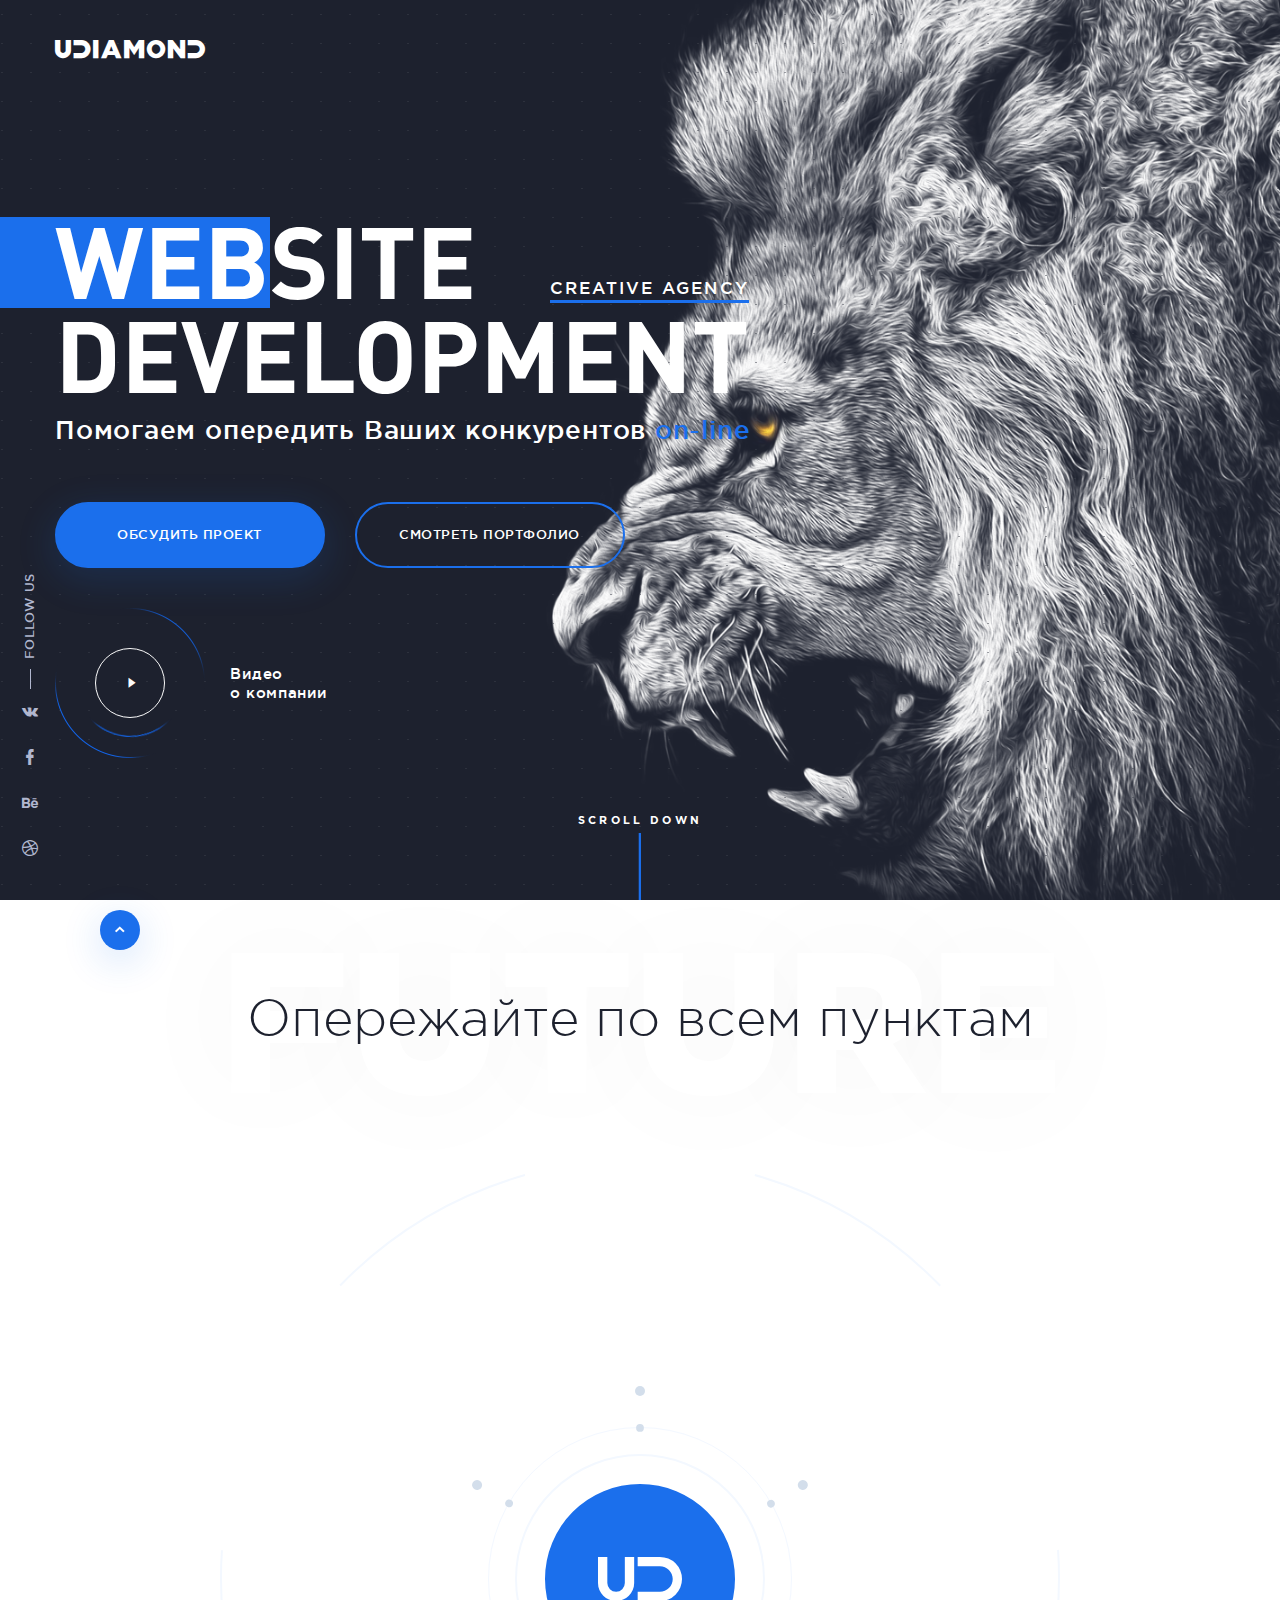
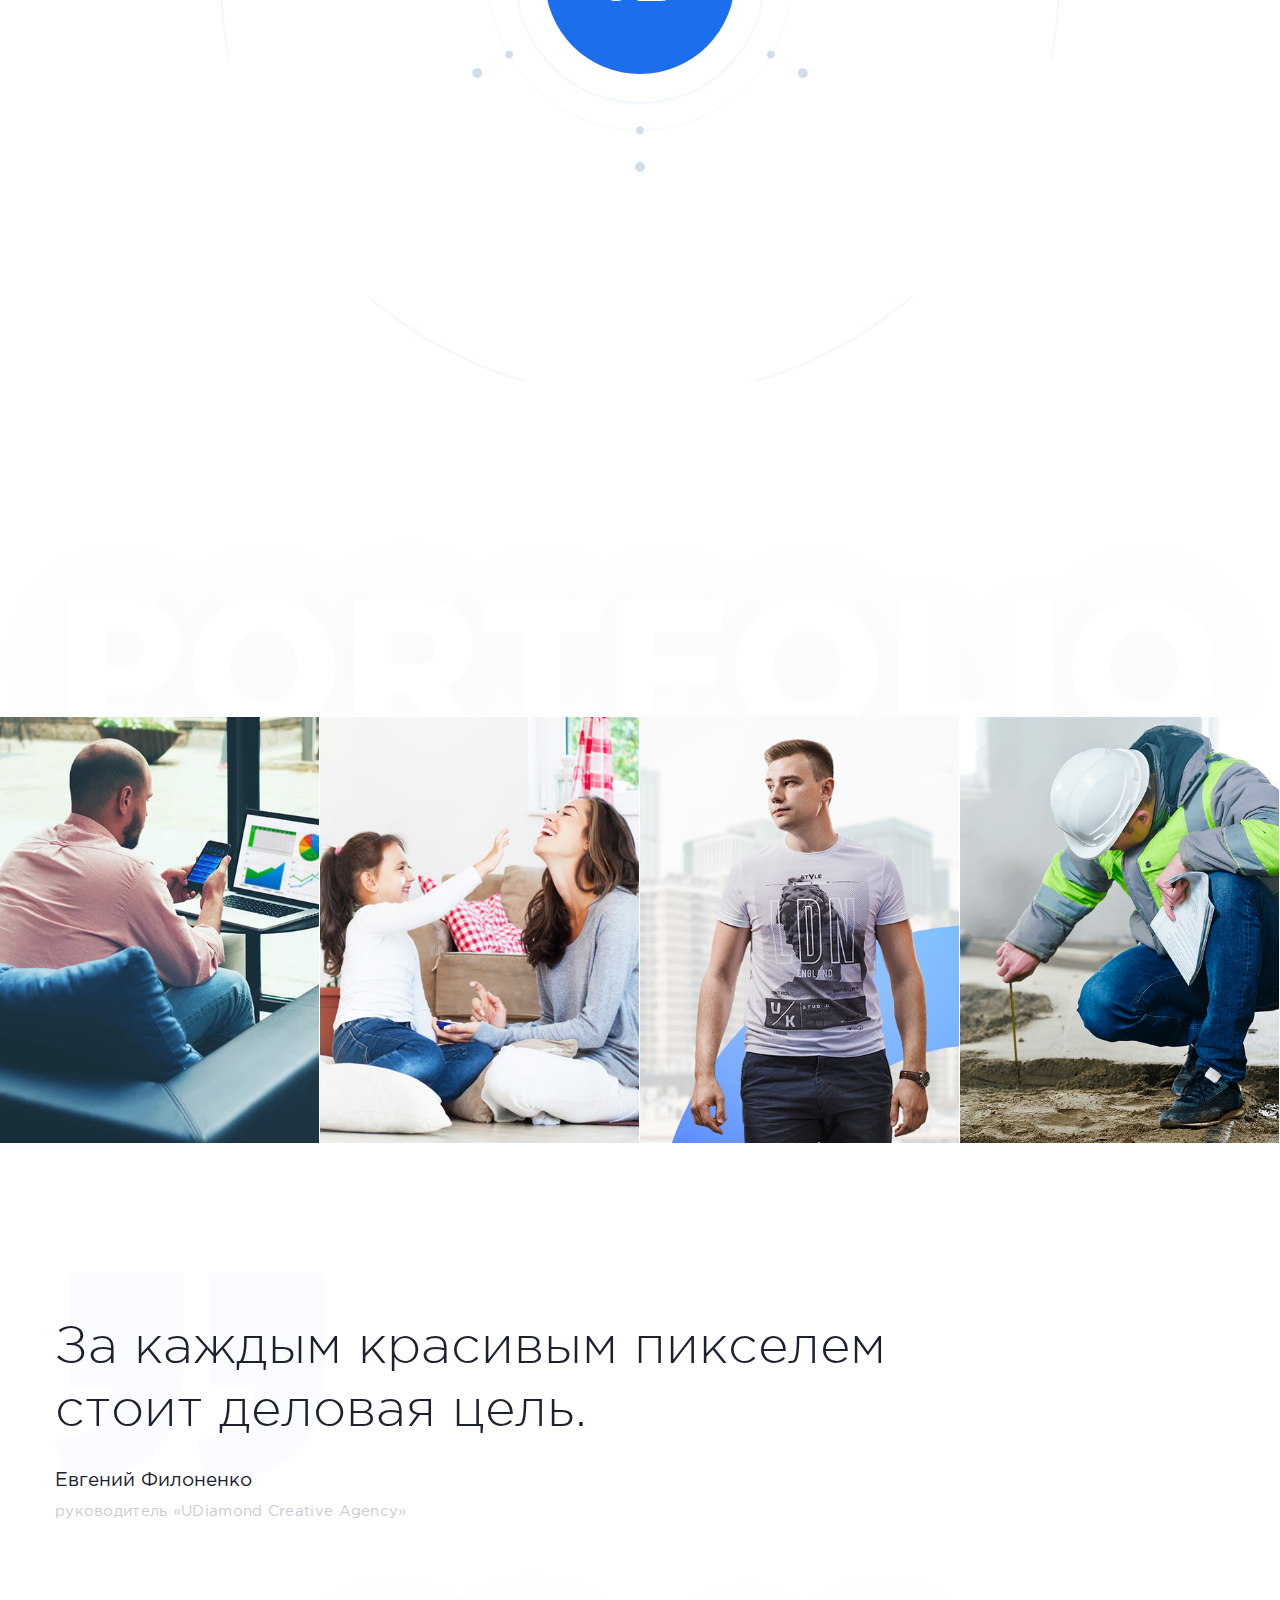
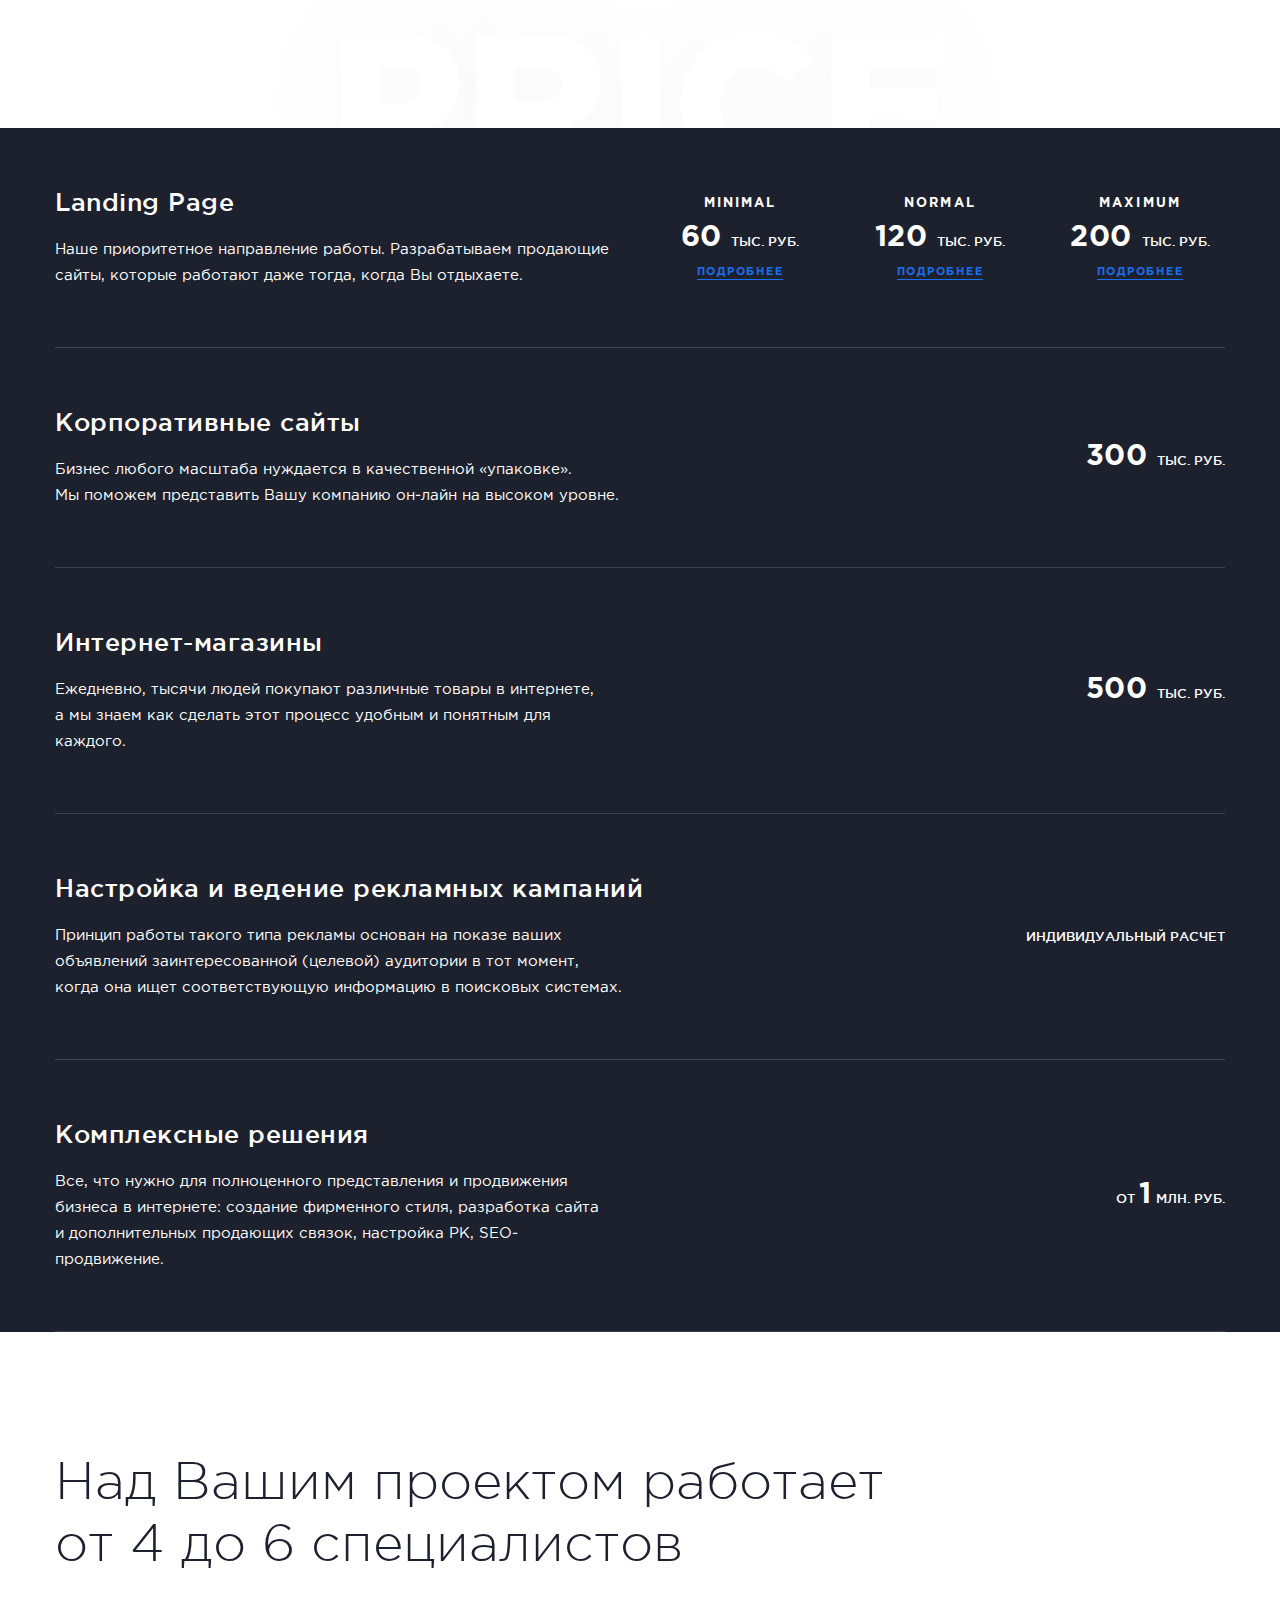
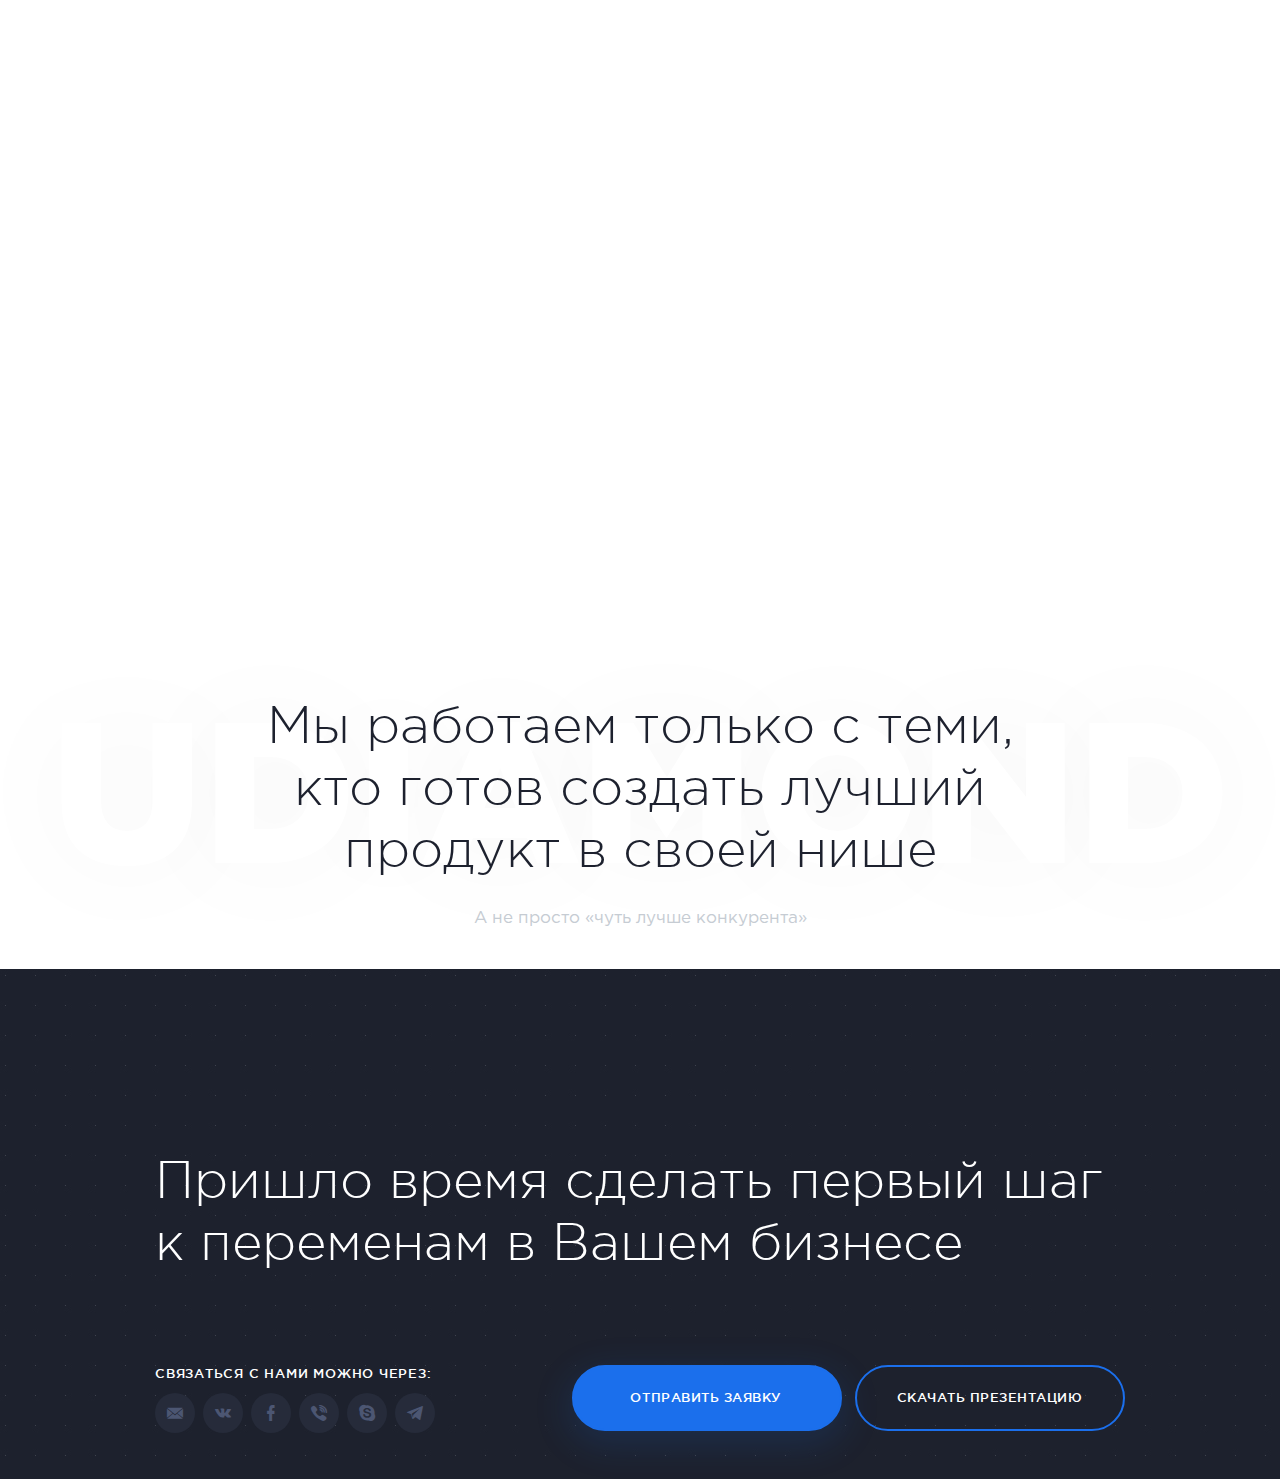
==== commit 31757ee8: "f" ====
--- a/app/index.html
+++ b/app/index.html
@@ -24,7 +24,7 @@
                 <div class="main-title"><span class="highlight main-title__highlight">Web</span><strong class="glitch glitch_1" data-txt="site">site</strong></div><br>
                 <div class="main-title"><strong class="glitch glitch_2" data-txt="development">development</strong> <small>creative agency</small></div>
                 <div class="main-subtitle">Помогаем опередить Ваших конкурентов <span>on-line</span></div>
-                <div class="btn-wrapp"><a class="button" href="#"><span>Обсудить проект</span></a><a class="button button_trn" href="#"><span>Смотреть портфолио</span></a></div>
+                <div class="btn-wrapp"><a class="button" href="#"><span>Обсудить проект</span></a><a class="button button_trn scr" href="#section-2"><span>Смотреть портфолио</span></a></div>
                 <div class="button-play">
                   <div class="button-play__link-wrapp"><a class="button-play__link" href="#"><i class="icon-play"></i></a>
                   </div>
@@ -54,8 +54,8 @@
             <div class="title title_center">Опережайте по всем пунктам</div>
           </div>
           <div class="content-circle">
-            <div class="col-lg-4 col-md-4 col-sm-4 col-xs-6 col-xxs-12 pos-6">
-              <div class="item-box">
+            <div class="col-lg-4 col-md-4 col-sm-4 col-xs-6 col-xxs-12 animatedParent animateOnce pos-6">
+              <div class="item-box animated fadeIn delay-1000">
                 <div class="item-box__square"><i class="item-box__img icon-info6"></i>
                 </div>
                 <div class="item-box__title">Аналитика
@@ -63,8 +63,8 @@
                 <div class="p">Анализируем реакцию посетителей <br>на сайт и дорабатываем его</div>
               </div>
             </div>
-            <div class="col-lg-4 col-md-4 col-sm-4 col-xs-6 col-xxs-12 pos-1">
-              <div class="item-box">
+            <div class="col-lg-4 col-md-4 col-sm-4 col-xs-6 col-xxs-12 animatedParent animateOnce pos-1">
+              <div class="item-box animated fadeIn delay-0">
                 <div class="item-box__square"><i class="item-box__img icon-info1"></i>
                 </div>
                 <div class="item-box__title">Анализ
@@ -72,8 +72,8 @@
                 <div class="p">Изучение целевой аудитории <br>и их потребностей</div>
               </div>
             </div>
-            <div class="col-lg-4 col-md-4 col-sm-4 col-xs-6 col-xxs-12 pos-2">
-              <div class="item-box">
+            <div class="col-lg-4 col-md-4 col-sm-4 col-xs-6 col-xxs-12 animatedParent animateOnce pos-2">
+              <div class="item-box animated fadeIn delay-200">
                 <div class="item-box__square"><i class="item-box__img icon-info2"></i>
                 </div>
                 <div class="item-box__title">Стратегия
@@ -81,8 +81,8 @@
                 <div class="p">Создаем рабочую стратегию <br>будущего сайта</div>
               </div>
             </div>
-            <div class="col-lg-4 col-md-4 col-sm-4 col-xs-6 col-xxs-12 pos-3 pull-right">
-              <div class="item-box">
+            <div class="col-lg-4 col-md-4 col-sm-4 col-xs-6 col-xxs-12 animatedParent animateOnce pos-3 pull-right">
+              <div class="item-box animated fadeIn delay-300">
                 <div class="item-box__square"><i class="item-box__img icon-info3"></i>
                 </div>
                 <div class="item-box__title">Дизайн
@@ -90,8 +90,8 @@
                 <div class="p">Презентуем Вашу компанию <br>на высоком уровне</div>
               </div>
             </div>
-            <div class="col-lg-4 col-md-4 col-sm-4 col-xs-6 col-xxs-12 pos-4 pull-right">
-              <div class="item-box">
+            <div class="col-lg-4 col-md-4 col-sm-4 col-xs-6 col-xxs-12 animatedParent animateOnce pos-4 pull-right">
+              <div class="item-box animated fadeIn delay-600">
                 <div class="item-box__square"><i class="item-box__img icon-info4"></i>
                 </div>
                 <div class="item-box__title">Разработка
@@ -99,8 +99,8 @@
                 <div class="p">ПК, ноутбук или телефон – <br>посетитель корректно будет видеть <br>Ваш сайт на всех устройствах</div>
               </div>
             </div>
-            <div class="col-lg-4 col-md-4 col-sm-4 col-xs-6 col-xxs-12 pos-5">
-              <div class="item-box">
+            <div class="col-lg-4 col-md-4 col-sm-4 col-xs-6 col-xxs-12 animatedParent animateOnce pos-5">
+              <div class="item-box animated fadeIn delay-800">
                 <div class="item-box__square"><i class="item-box__img icon-info5"></i>
                 </div>
                 <div class="item-box__title">Маркетинг
@@ -118,7 +118,7 @@
       </section>
       <!-- end section-1-->
       <!-- begin section-2-->
-      <section class="section-2">
+      <section class="section-2" id="section-2">
         <div class="text-shadow">Portfolio</div>
         <div class="flex-prf"><a class="flex-prf-item" href="#"><span class="tl"></span><span class="tr"></span><span class="bl"></span><span class="br"></span><img src="img/portfolio/photo-1.jpg" alt="" width="460" height="615"><span class="center-content"><span class="prf-item-title">Landing page</span><span class="prf-item-head">Региональный <br>центр недвижимости</span></span><span class="site-link">Перейти на сайт<i class="icon-arrow-lg"></i></span></a><a class="flex-prf-item" href="#"><span class="tl"></span><span class="tr"></span><span class="bl"></span><span class="br"></span><img src="img/portfolio/photo-2.jpg" alt="" width="460" height="615"><span class="center-content"><span class="prf-item-title">Landing page</span><span class="prf-item-head">Региональный <br>центр недвижимости</span></span><span class="site-link">Перейти на сайт<i class="icon-arrow-lg"></i></span></a><a class="flex-prf-item" href="#"><span class="tl"></span><span class="tr"></span><span class="bl"></span><span class="br"></span><img src="img/portfolio/photo-3.jpg" alt="" width="460" height="615"><span class="center-content"><span class="prf-item-title">Landing page</span><span class="prf-item-head">Региональный <br>центр недвижимости</span></span><span class="site-link">Перейти на сайт<i class="icon-arrow-lg"></i></span></a><a class="flex-prf-item" href="#"><span class="tl"></span><span class="tr"></span><span class="bl"></span><span class="br"></span><img src="img/portfolio/photo-4.jpg" alt="" width="460" height="615"><span class="center-content"><span class="prf-item-title">Landing page</span><span class="prf-item-head">Региональный <br>центр недвижимости</span></span><span class="site-link">Перейти на сайт<i class="icon-arrow-lg"></i></span></a>
         </div>
@@ -127,7 +127,7 @@
       <!-- begin section-3-->
       <section class="section-3">
         <div class="container">
-          <div class="title">За каждым красивым пикселем <br>стоит деловая цель.</div>
+          <div class="title"> <i class="icon-quotes-lg"></i>За каждым красивым пикселем <br>стоит деловая цель.</div>
           <div class="person-name">Евгений Филоненко</div>
           <div class="person-position">руководитель «UDiamond Creative Agency»</div>
         </div>
@@ -141,32 +141,32 @@
             <div class="flex-line top-line">
               <div class="paddings col-lg-6 col-md-6 col-sm-12 col-xs-12 col-xxs-12">
                 <div class="price-name">Landing Page</div>
-                <div class="price-text">Наше приоритетное направление работы. Разрабатываем продающие сайты, которые работают даже тогда, когда Вы отдыхаете.</div>
+                <div class="price-text">Наше приоритетное направление работы. Разрабатываем продающие <br>сайты, которые работают даже тогда, когда Вы отдыхаете.</div>
               </div><a class="price-box flex-vertical hover-plan hover-plan hover-plan_top col-lg-2 col-md-2 col-sm-4 col-xs-4 col-xxs-12" href="#"><span class="price-box__type">Minimal</span><span class="price-box__price"><strong>60 </strong>тыс. руб.</span><span class="price-box__link">Подробнее</span></a><a class="price-box flex-vertical hover-plan hover-plan hover-plan_bottom col-lg-2 col-md-2 col-sm-4 col-xs-4 col-xxs-12" href="#"><span class="price-box__type">Normal</span><span class="price-box__price"><strong>120 </strong>тыс. руб.</span><span class="price-box__link">Подробнее</span></a><a class="price-box flex-vertical hover-plan hover-plan hover-plan_right col-lg-2 col-md-2 col-sm-4 col-xs-4 col-xxs-12" href="#"><span class="price-box__type">Maximum</span><span class="price-box__price"><strong>200 </strong>тыс. руб.</span><span class="price-box__link">Подробнее</span></a>
             </div>
             <div class="flex-line">
               <div class="paddings col-lg-6 col-md-6 col-sm-6 col-xs-6 col-xxs-12">
                 <div class="price-name">Корпоративные сайты</div>
-                <div class="price-text">Бизнес любого масштаба нуждается в качественной «упаковке». Мы поможем представить Вашу компанию он-лайн на высоком уровне.</div>
+                <div class="price-text">Бизнес любого масштаба нуждается в качественной «упаковке». <br>Мы поможем представить Вашу компанию он-лайн на высоком уровне.</div>
               </div><a class="price-box flex-vertical hover-plan hover-plan hover-plan_right col-lg-3 col-md-3 col-sm-4 col-xs-4 col-xxs-12" href="#"><span class="price-box__price"><strong>300 </strong>тыс. руб.</span></a>
             </div>
             <div class="flex-line">
               <div class="paddings col-lg-6 col-md-6 col-sm-6 col-xs-6 col-xxs-12">
                 <div class="price-name">Интернет-магазины</div>
-                <div class="price-text">Ежедневно, тысячи людей покупают различные товары в интернете, а мы знаем как сделать этот процесс удобным и понятным для каждого.</div>
+                <div class="price-text">Ежедневно, тысячи людей покупают различные товары в интернете, <br>а мы знаем как сделать этот процесс удобным и понятным для каждого.</div>
               </div><a class="price-box flex-vertical hover-plan hover-plan hover-plan_right col-lg-3 col-md-3 col-sm-4 col-xs-4 col-xxs-12" href="#"><span class="price-box__price"><strong>500 </strong>тыс. руб.</span></a>
             </div>
             <div class="flex-line">
               <div class="paddings col-lg-6 col-md-6 col-sm-6 col-xs-6 col-xxs-12">
                 <div class="price-name">Настройка и ведение рекламных кампаний</div>
-                <div class="price-text">Принцип работы такого типа рекламы основан на показе ваших объявлений заинтересованной (целевой) аудитории в тот момент, когда она ищет соответствующую информацию в поисковых системах.</div>
+                <div class="price-text">Принцип работы такого типа рекламы основан на показе ваших <br>объявлений заинтересованной (целевой) аудитории в тот момент, <br>когда она ищет соответствующую информацию в поисковых системах.</div>
               </div><a class="price-box flex-vertical hover-plan hover-plan hover-plan_right col-lg-3 col-md-3 col-sm-4 col-xs-4 col-xxs-12" href="#"><span class="price-box__price">Индивидуальный расчет</span></a>
             </div>
             <div class="flex-line">
               <div class="paddings col-lg-6 col-md-6 col-sm-6 col-xs-6 col-xxs-12">
                 <div class="price-name">Комплексные решения</div>
-                <div class="price-text">Все, что нужно для полноценного представления и продвижения бизнеса в интернете: создание фирменного стиля, разработка сайта и дополнительных продающих связок, настройка РК, SEO-продвижение.</div>
-              </div><a class="price-box flex-vertical hover-plan hover-plan hover-plan_right col-lg-3 col-md-3 col-sm-4 col-xs-4 col-xxs-12" href="#"><span class="price-box__price">от <strong>1</strong>5 млн. руб.</span></a>
+                <div class="price-text">Все, что нужно для полноценного представления и продвижения <br>бизнеса в интернете: создание фирменного стиля, разработка сайта <br>и дополнительных продающих связок, настройка РК, SEO-продвижение.</div>
+              </div><a class="price-box flex-vertical hover-plan hover-plan hover-plan_right col-lg-3 col-md-3 col-sm-4 col-xs-4 col-xxs-12" href="#"><span class="price-box__price">от <strong>1</strong> млн. руб.</span></a>
             </div>
           </div>
         </div>
@@ -177,8 +177,8 @@
         <div class="container">
           <div class="title">Над Вашим проектом работает <br>от 4 до 6 специалистов</div>
           <div class="row work">
-            <div class="col-lg-4 col-md-4 col-sm-6 col-xs-6 col-xxs-12">
-              <div class="work-item" data-name="svg_1">
+            <div class="col-lg-4 col-md-4 col-sm-6 col-xs-6 col-xxs-12 animatedParent animateOnce">
+              <div class="work-item animated fadeIn" data-name="svg_1">
                 <svg class="svg_1" id="Ð¡Ð»Ð¾Ð¹_2" data-name="Ð¡Ð»Ð¾Ð¹ 2" xmlns="http://www.w3.org/2000/svg" viewbox="0 0 55 52.51">
                   <defs>
                     <style>.cls-1,.cls-2{fill:none;stroke:#1b6fec;stroke-miterlimit:10;}.cls-1{stroke-width:1.2px;}.cls-2{stroke-width:2px;}</style>
@@ -203,12 +203,12 @@
                 </svg>
                 <div class="work-item__title">Маркетолог
                 </div>
-                <div class="work-item__txt">Занимается оценкой Вашего рыночного сегмента, и предлагает идеальную концепцию сайта (прототип) для конкретного бизнеса с точки зрения увеличения численности клиентов, а так же количества продаж. 
-                </div>
-              </div>
-            </div>
-            <div class="col-lg-4 col-md-4 col-sm-6 col-xs-6 col-xxs-12">
-              <div class="work-item" data-name="svg_2">
+                <div class="work-item__txt">Занимается оценкой Вашего <br>рыночного сегмента, и предлагает <br>идеальную концепцию сайта <br>(прототип) для конкретного бизнеса <br>с точки зрения увеличения <br>численности клиентов, а так же <br>количества продаж. 
+                </div>
+              </div>
+            </div>
+            <div class="col-lg-4 col-md-4 col-sm-6 col-xs-6 col-xxs-12 animatedParent animateOnce">
+              <div class="work-item animated fadeIn" data-name="svg_2">
                 <svg id="Ð¡Ð»Ð¾Ð¹_3" data-name="Ð¡Ð»Ð¾Ð¹ 3" xmlns="http://www.w3.org/2000/svg" viewbox="0 0 55 67.14">
                   <defs>
                     <style>.cls-1,.cls-2{fill:none;stroke:#1b6fec;stroke-miterlimit:10;}.cls-1{stroke-width:1.2px;}.cls-2{stroke-width:1.55px;}</style>
@@ -234,14 +234,14 @@
                   <path class="cls-1 kzFLEOLP_17" d="M5.54,48.45L33.97,48.45"></path>
                   <path class="cls-1 kzFLEOLP_18" d="M5.54,55.22L15.01,55.22"></path>
                 </svg>
-                <div class="work-item__title">Маркетолог
-                </div>
-                <div class="work-item__txt">Занимается оценкой Вашего рыночного сегмента, и предлагает идеальную концепцию сайта (прототип) для конкретного бизнеса с точки зрения увеличения численности клиентов, а так же количества продаж. 
-                </div>
-              </div>
-            </div>
-            <div class="col-lg-4 col-md-4 col-sm-6 col-xs-6 col-xxs-12">
-              <div class="work-item" data-name="svg_3">
+                <div class="work-item__title">Копирайтер
+                </div>
+                <div class="work-item__txt">Отвечает за написание цепляющих <br>заголовков и продающего текста, что <br>крайне важно, если Ваша цель – это <br>преобразование каждого посетителя <br>сайта в целевого клиента.
+                </div>
+              </div>
+            </div>
+            <div class="col-lg-4 col-md-4 col-sm-6 col-xs-6 col-xxs-12 animatedParent animateOnce">
+              <div class="work-item animated fadeIn" data-name="svg_3">
                 <svg id="Ð¡Ð»Ð¾Ð¹_2" data-name="Ð¡Ð»Ð¾Ð¹ 2" xmlns="http://www.w3.org/2000/svg" viewbox="0 0 55 48.18">
                   <defs>
                     <style>.cls-1{fill:none;stroke:#1b6fec;stroke-miterlimit:10;stroke-width:1.2px;}</style>
@@ -262,12 +262,12 @@
                 </svg>
                 <div class="work-item__title">Веб-дизайнер
                 </div>
-                <div class="work-item__txt">Не менее ценный сотрудник, которому предстоит по утвержденному с Вами прототипу создать эффектную «оболочку» для сайта. Ведь недостаточно красиво написать, нужно наглядно передать статус своей компании. 
-                </div>
-              </div>
-            </div>
-            <div class="col-lg-4 col-md-4 col-sm-6 col-xs-6 col-xxs-12">
-              <div class="work-item" data-name="svg_4">
+                <div class="work-item__txt">Не менее ценный сотрудник, которому <br>предстоит по утвержденному с Вами <br>прототипу создать эффектную <br>«оболочку» для сайта. Ведь <br>недостаточно красиво написать, <br>нужно наглядно передать статус <br>своей компании. 
+                </div>
+              </div>
+            </div>
+            <div class="col-lg-4 col-md-4 col-sm-6 col-xs-6 col-xxs-12 animatedParent animateOnce">
+              <div class="work-item animated fadeIn" data-name="svg_4">
                 <svg id="Ð¡Ð»Ð¾Ð¹_3" data-name="Ð¡Ð»Ð¾Ð¹ 3" xmlns="http://www.w3.org/2000/svg" viewbox="0 0 55 55.51">
                   <defs>
                     <style>.cls-1,.cls-2{fill:none;stroke:#1b6fec;stroke-miterlimit:10;stroke-width:1.2px;}.cls-2{stroke-linecap:round;}</style>
@@ -283,12 +283,12 @@
                 </svg>
                 <div class="work-item__title">Front-end разработчик
                 </div>
-                <div class="work-item__txt">Он же программист, делающий верстку сайта, затем тестирующий его на нормальную работоспособность в существующих браузерах, а также при всех известных расширениях экрана, начиная с компьютера, и заканчивая мобильным телефоном.
-                </div>
-              </div>
-            </div>
-            <div class="col-lg-4 col-md-4 col-sm-6 col-xs-6 col-xxs-12">
-              <div class="work-item" data-name="svg_5">
+                <div class="work-item__txt">Он же программист, делающий <br>верстку сайта, затем тестирующий его <br>на нормальную работоспособность <br>в существующих браузерах, а также <br>при всех известных расширениях <br>экрана, начиная с компьютера, <br>и заканчивая мобильным телефоном.
+                </div>
+              </div>
+            </div>
+            <div class="col-lg-4 col-md-4 col-sm-6 col-xs-6 col-xxs-12 animatedParent animateOnce">
+              <div class="work-item animated fadeIn" data-name="svg_5">
                 <svg id="Ð¡Ð»Ð¾Ð¹_3" data-name="Ð¡Ð»Ð¾Ð¹ 3" xmlns="http://www.w3.org/2000/svg" viewbox="0 0 55 59.25">
                   <defs>
                     <style>.cls-1,.cls-2{fill:none;stroke:#1b6fec;stroke-miterlimit:10;stroke-width:1.2px;}.cls-2{stroke-linecap:round;}</style>
@@ -306,12 +306,12 @@
                 </svg>
                 <div class="work-item__title">SEM-специалист
                 </div>
-                <div class="work-item__txt">Профессионал в сфере контекстной рекламы. На его плечи возложена задача по анализу специфики Вашего бизнеса, настройке рекламной кампании под него, ее оптимизации и ведению на протяжении первого месяца, после запуска сайта либо лендинг пейдж.
-                </div>
-              </div>
-            </div>
-            <div class="col-lg-4 col-md-4 col-sm-6 col-xs-6 col-xxs-12">
-              <div class="work-item" data-name="svg_6">
+                <div class="work-item__txt">Профессионал в сфере контекстной <br>рекламы. На его плечи возложена <br>задача по анализу специфики Вашего <br>бизнеса, настройке рекламной <br>кампании под него, ее оптимизации <br>и ведению на протяжении первого <br>месяца, после запуска сайта либо <br>лендинг пейдж.
+                </div>
+              </div>
+            </div>
+            <div class="col-lg-4 col-md-4 col-sm-6 col-xs-6 col-xxs-12 animatedParent animateOnce">
+              <div class="work-item animated fadeIn" data-name="svg_6">
                 <svg id="Ð¡Ð»Ð¾Ð¹_2" data-name="Ð¡Ð»Ð¾Ð¹ 2" xmlns="http://www.w3.org/2000/svg" viewbox="0 0 55 59.52">
                   <defs>
                     <style>.cls-1,.cls-2{fill:none;stroke:#1b6fec;stroke-miterlimit:10;stroke-width:1.2px;}.cls-2{stroke-linecap:round;}</style>
@@ -338,7 +338,7 @@
                 </svg>
                 <div class="work-item__title">Менеджер проекта
                 </div>
-                <div class="work-item__txt">Отдельный член команды, отвечающий за бесперебойную связь между заказчиком и нашим агентством. Он всегда знает, на каком этапе работы находится Ваш заказ, контролирует каждый шаг создания сайта, и в любое время может ответить на все интересующие вопросы, касаемо проекта.
+                <div class="work-item__txt">Отдельный член команды, <br>отвечающий за бесперебойную <br>связь между заказчиком и нашим <br>агентством. Он всегда знает, на каком <br>этапе работы находится Ваш заказ, <br>контролирует каждый шаг создания <br>сайта, и в любое время может <br>ответить на все интересующие <br>вопросы, касаемо проекта.
                 </div>
               </div>
             </div>
@@ -367,17 +367,17 @@
                       <div class="social__title">Связаться с нами можно через:
                       </div>
                       <ul class="links">
-                        <li class="links__soc"><a class="links__ref" href="#"><i class="icon-mail-icon"></i></a>
-                        </li>
-                        <li class="links__soc"><a class="links__ref" href="#"><i class="icon-vk-icon"></i></a>
-                        </li>
-                        <li class="links__soc"><a class="links__ref" href="#"><i class="icon-fb-hover"></i></a>
-                        </li>
-                        <li class="links__soc"><a class="links__ref" href="#"><i class="icon-viber-icon"></i></a>
-                        </li>
-                        <li class="links__soc"><a class="links__ref" href="#"><i class="icon-skype-icon"></i></a>
-                        </li>
-                        <li class="links__soc"><a class="links__ref" href="#"><i class="icon-telegram-icon"></i></a>
+                        <li class="links__soc"><a class="links__ref links__ref_email" href="#"><i class="icon-mail-icon"></i></a>
+                        </li>
+                        <li class="links__soc"><a class="links__ref links__ref_vk" href="#"><i class="icon-vk-icon"></i></a>
+                        </li>
+                        <li class="links__soc"><a class="links__ref links__ref_fb" href="#"><i class="icon-fb-hover"></i></a>
+                        </li>
+                        <li class="links__soc"><a class="links__ref links__ref_vb" href="#"><i class="icon-viber-icon"></i></a>
+                        </li>
+                        <li class="links__soc"><a class="links__ref links__ref_skp" href="#"><i class="icon-skype-icon"></i></a>
+                        </li>
+                        <li class="links__soc"><a class="links__ref links__ref_tgr" href="#"><i class="icon-telegram-icon"></i></a>
                         </li>
                       </ul>
                     </div>
@@ -399,6 +399,7 @@
       </section>
       <!-- end section-footer-->
     </div>
+    <div class="up-button"><i class="icon-arrow"></i></div>
     <script src="https://ajax.googleapis.com/ajax/libs/jquery/3.2.1/jquery.min.js"></script>
     <script src="js/libs.min.js"></script>
     <script src="js/main.min.js"></script>
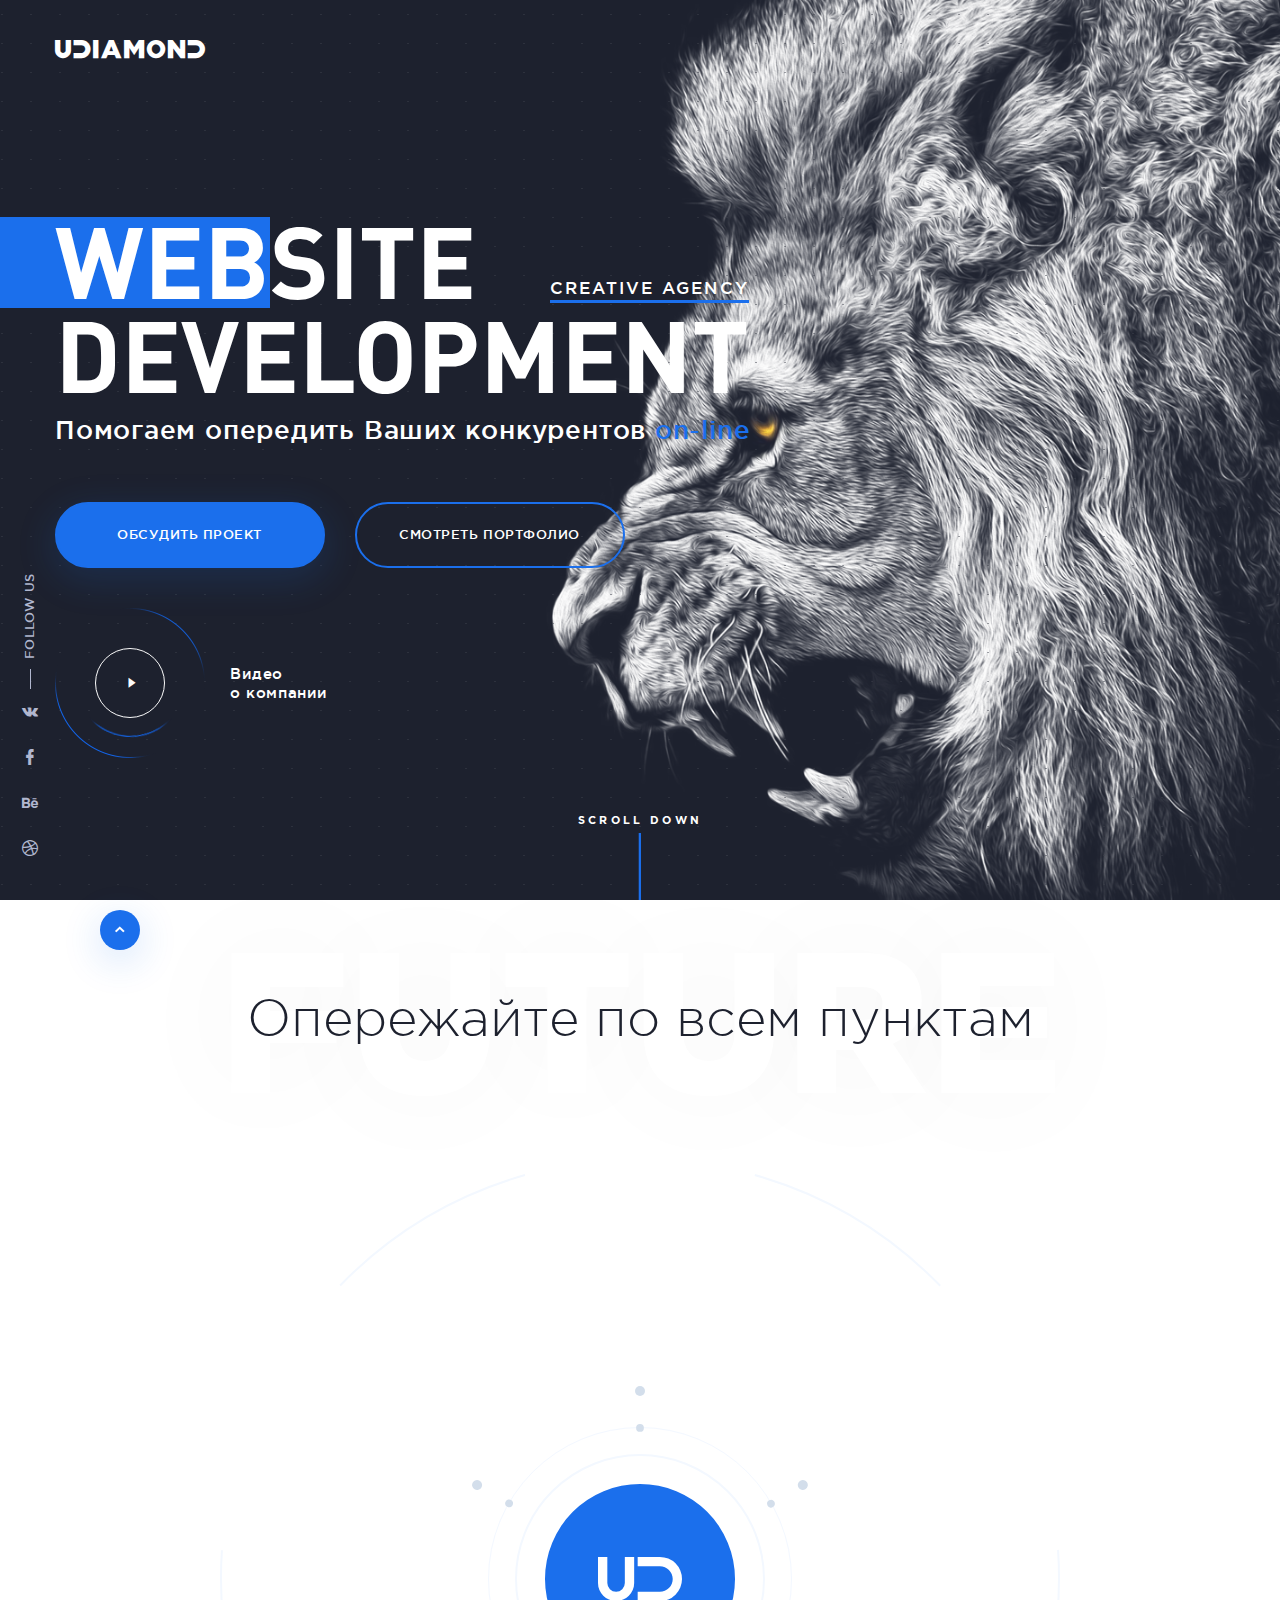
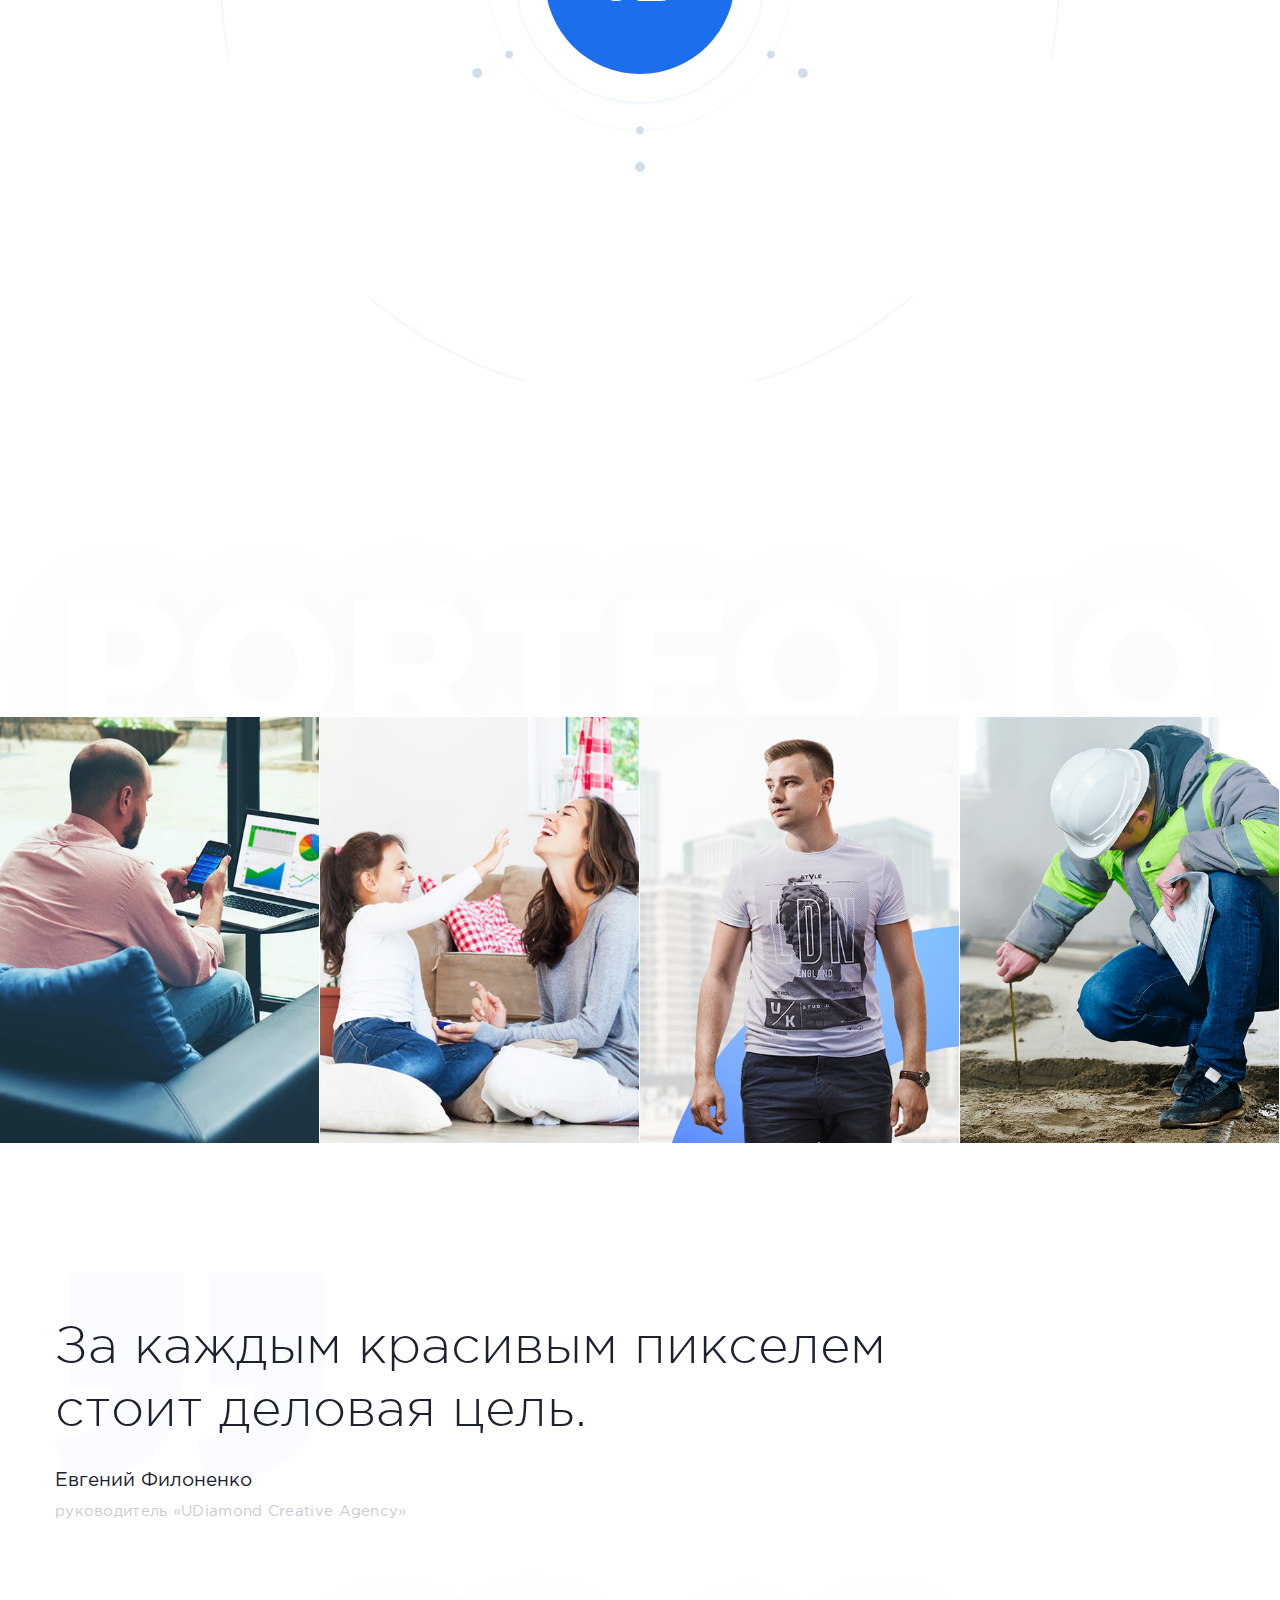
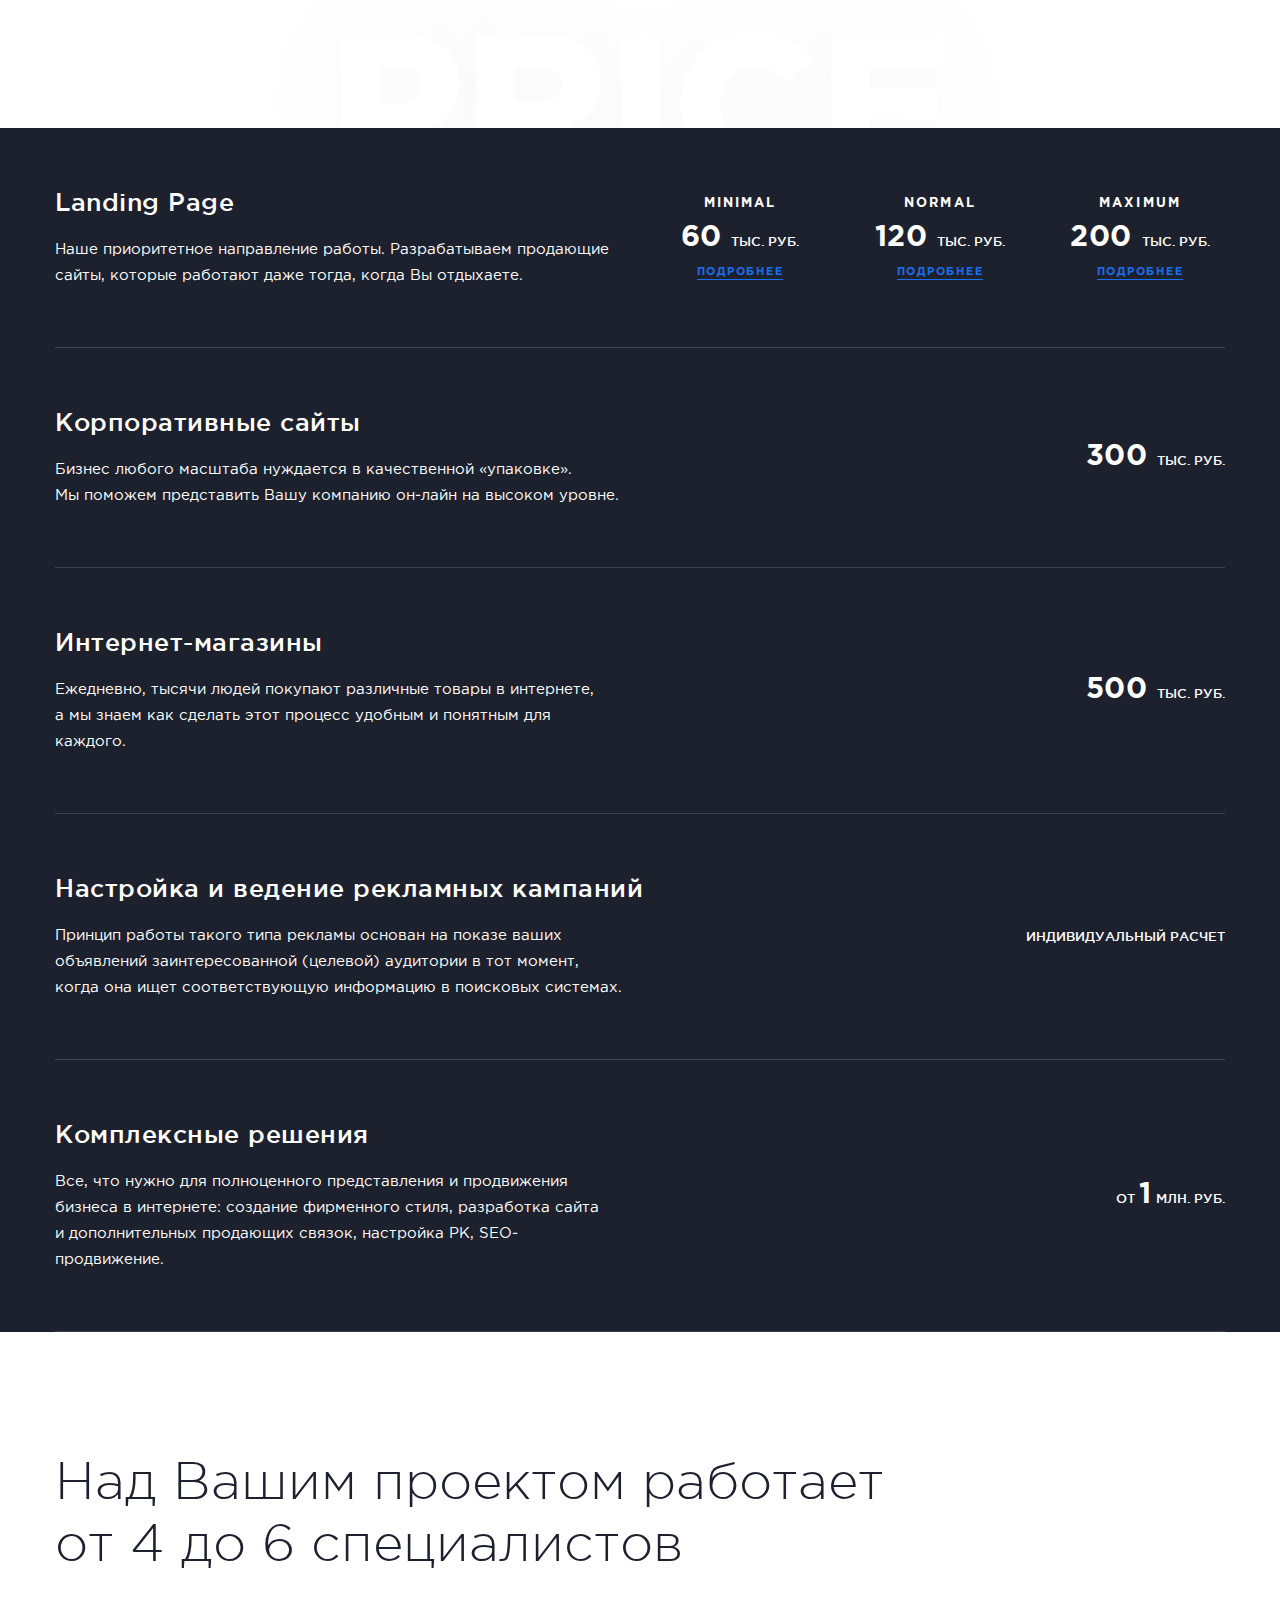
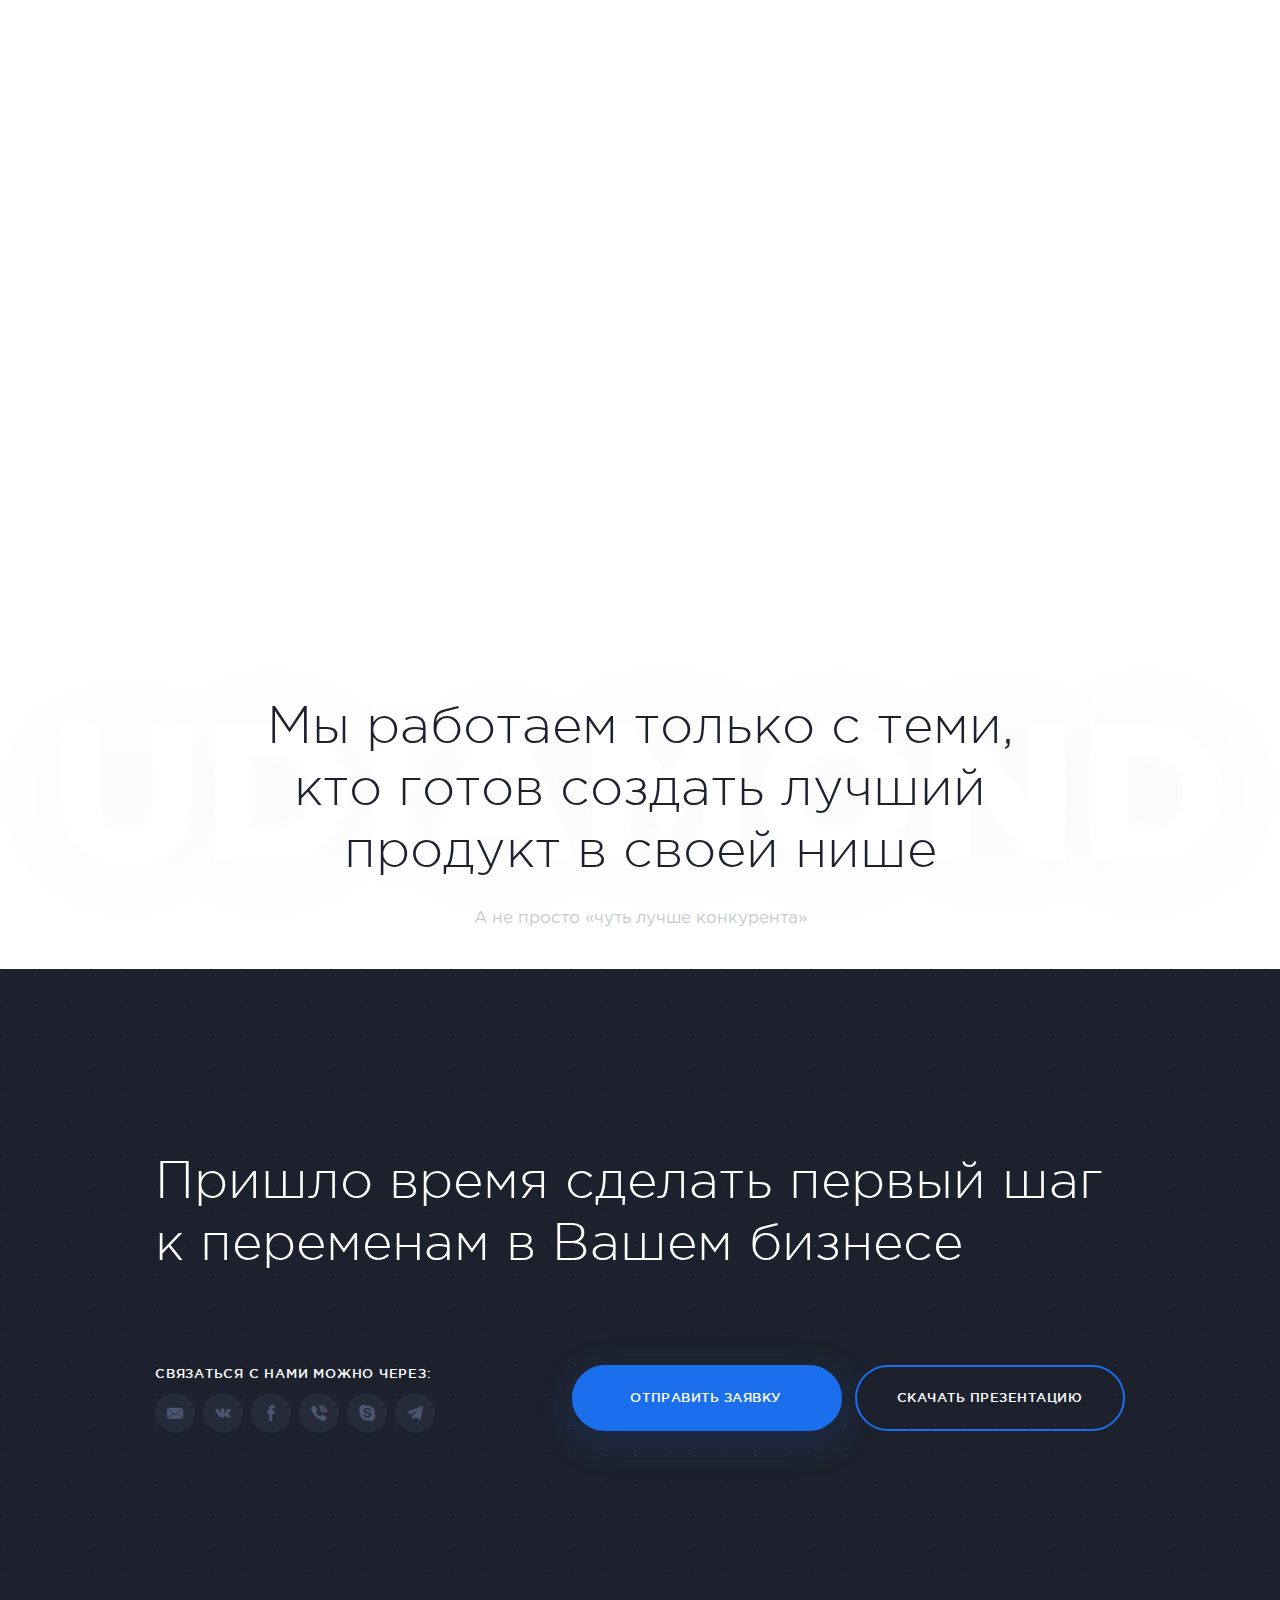
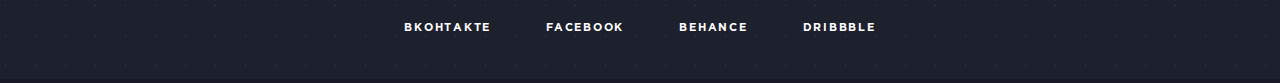
==== commit dca9ff9c: "modal1" ====
--- a/app/index.html
+++ b/app/index.html
@@ -24,7 +24,7 @@
                 <div class="main-title"><span class="highlight main-title__highlight">Web</span><strong class="glitch glitch_1" data-txt="site">site</strong></div><br>
                 <div class="main-title"><strong class="glitch glitch_2" data-txt="development">development</strong> <small>creative agency</small></div>
                 <div class="main-subtitle">Помогаем опередить Ваших конкурентов <span>on-line</span></div>
-                <div class="btn-wrapp"><a class="button" href="#"><span>Обсудить проект</span></a><a class="button button_trn scr" href="#section-2"><span>Смотреть портфолио</span></a></div>
+                <div class="btn-wrapp"><a class="button js-show-modal" href="#"><span>Обсудить проект</span></a><a class="button button_trn scr" href="#section-2"><span>Смотреть портфолио</span></a></div>
                 <div class="button-play">
                   <div class="button-play__link-wrapp"><a class="button-play__link" href="#"><i class="icon-play"></i></a>
                   </div>
@@ -47,6 +47,57 @@
         </div>
       </header>
       <!-- end header-->
+      <div class="form-fixed">
+        <div class="js-close">Закрыть<i class="icon-close"></i></div>
+        <div class="form">
+          <div class="form__title">Получите<br>бесплатную<br>консультацию
+          </div>
+          <div class="form__subtitle">Заполните заявку. Специалист компании<br>свяжется с Вами в течение рабочего дня.
+          </div>
+          <form action="sendmail.php" method="post">
+            <label>Введите Ваше имя
+              <input data-req="1" type="text" placeholder="Ваше имя" name="name">
+            </label>
+            <div class="tab-form">
+              <div class="tab-form__head">Выберите удобный способ связи
+              </div>
+              <div class="tab-form__tabs-caption">
+                <div class="tab-form__item tab-form__item_active">E-mail
+                </div>
+                <div class="tab-form__item">Telegram
+                </div>
+                <div class="tab-form__item">Viber
+                </div>
+                <div class="tab-form__item">VK
+                </div>
+              </div>
+              <div class="tab-form__content-wrapp">
+                <div class="tab-form__content tab-form__content_active">
+                  <label>Введите Ваш E-mail
+                    <input type="email" placeholder="Ваш E-mail" name="email" data-req="1">
+                  </label>
+                </div>
+                <div class="tab-form__content">
+                  <label>Введите Ваш E-mail
+                    <input type="email" placeholder="Ваш E-mail" name="email" data-req="1">
+                  </label>
+                </div>
+                <div class="tab-form__content">
+                  <label>Введите Ваш E-mail
+                    <input type="email" placeholder="Ваш E-mail" name="email" data-req="1">
+                  </label>
+                </div>
+                <div class="tab-form__content">
+                  <label>Введите Ваш E-mail
+                    <input type="email" placeholder="Ваш E-mail" name="email" data-req="1">
+                  </label>
+                </div>
+              </div>
+            </div>
+            <button class="button button_lg send" type="submit"><span>Получить консультацию</span></button>
+          </form>
+        </div>
+      </div>
       <!-- begin section-1-->
       <section class="section-1" id="section-1">
         <div class="container">
@@ -402,6 +453,6 @@
     <div class="up-button"><i class="icon-arrow"></i></div>
     <script src="https://ajax.googleapis.com/ajax/libs/jquery/3.2.1/jquery.min.js"></script>
     <script src="js/libs.min.js"></script>
-    <script src="js/main.min.js"></script>
+    <script src="js/main.js"></script>
   </body>
 </html>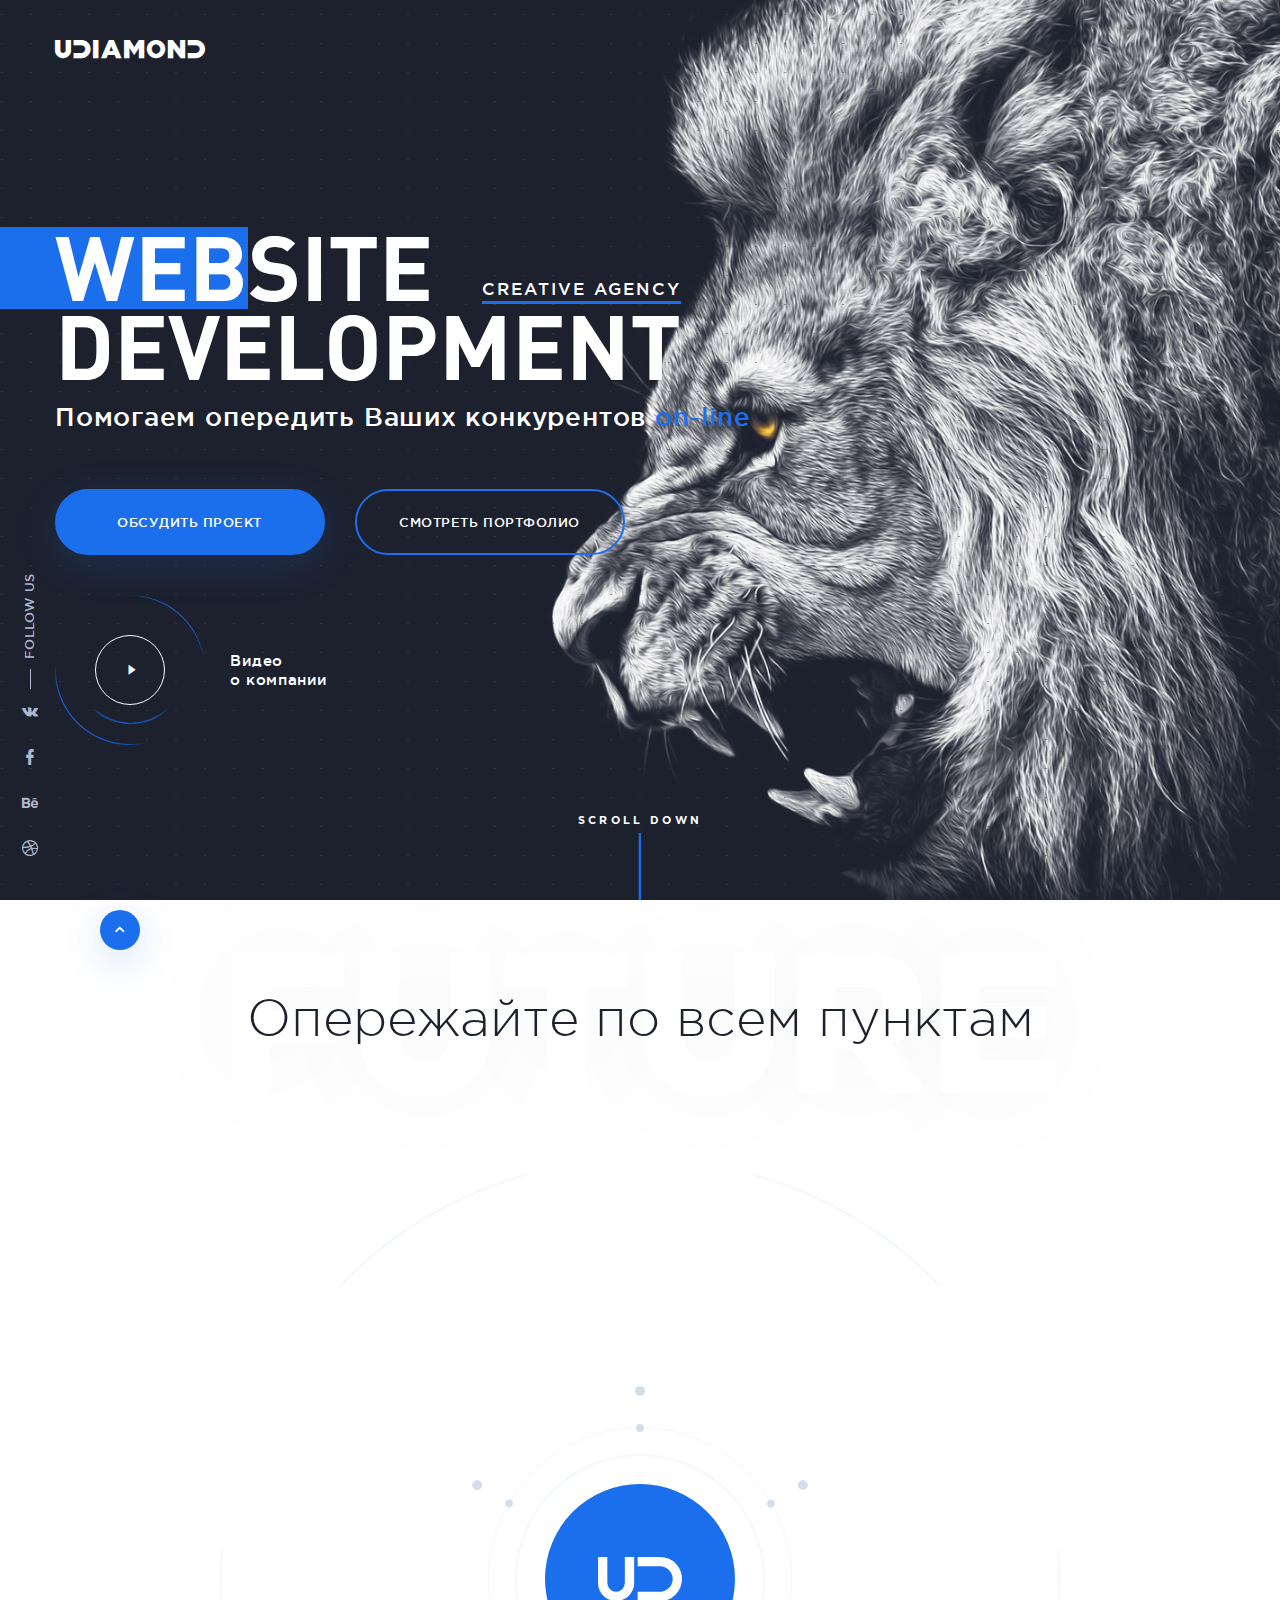
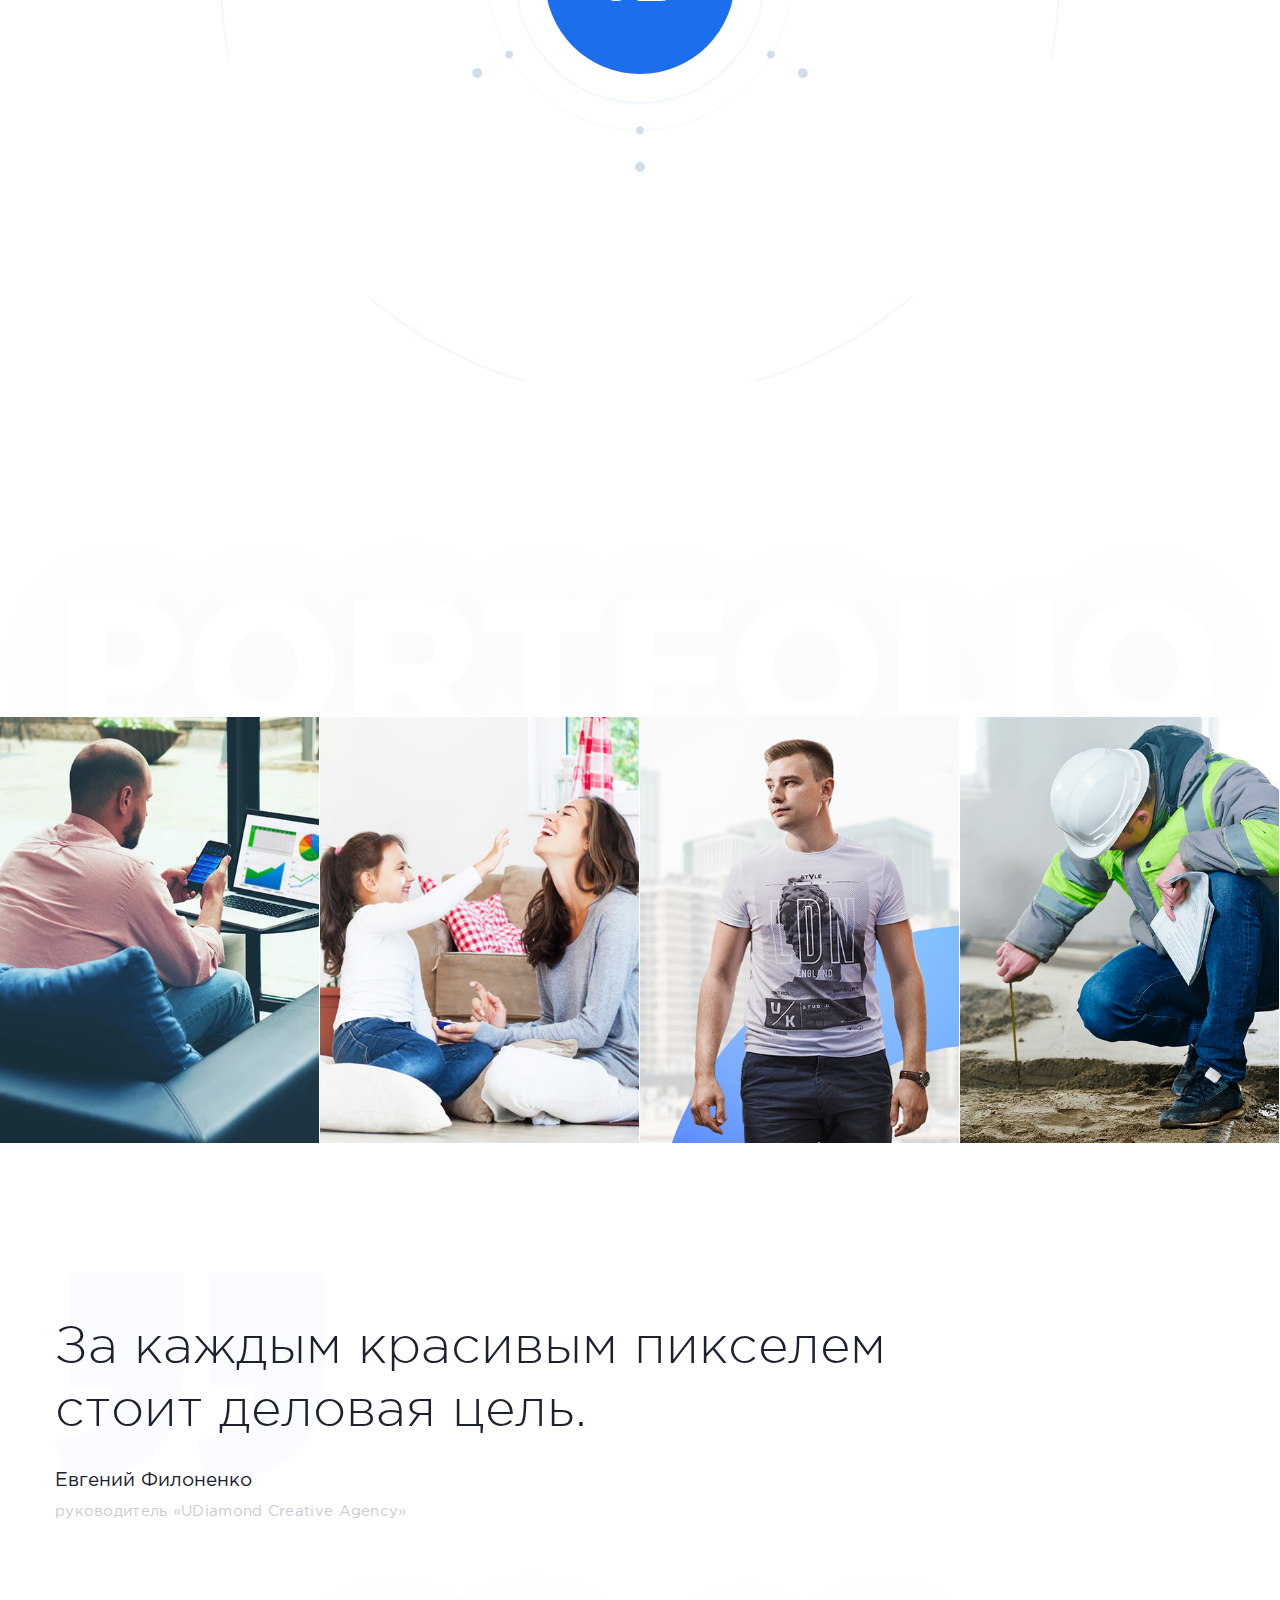
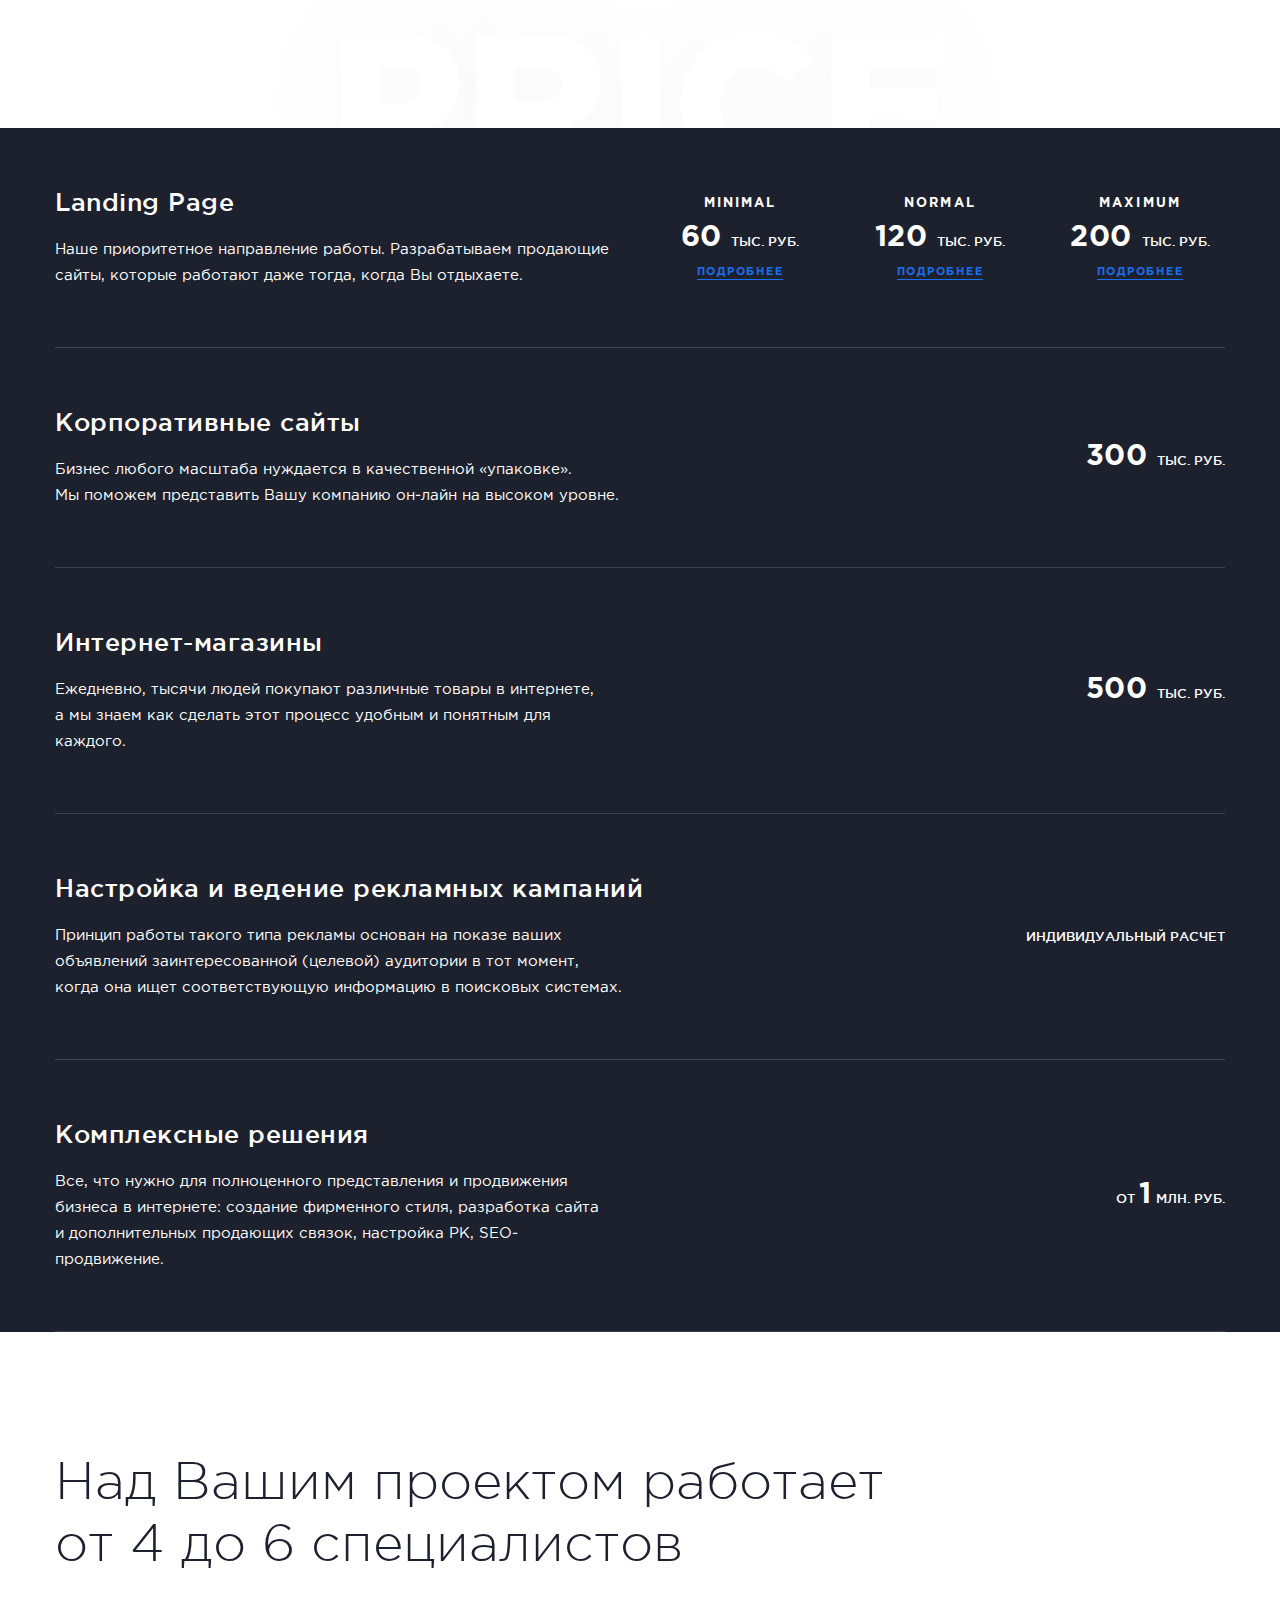
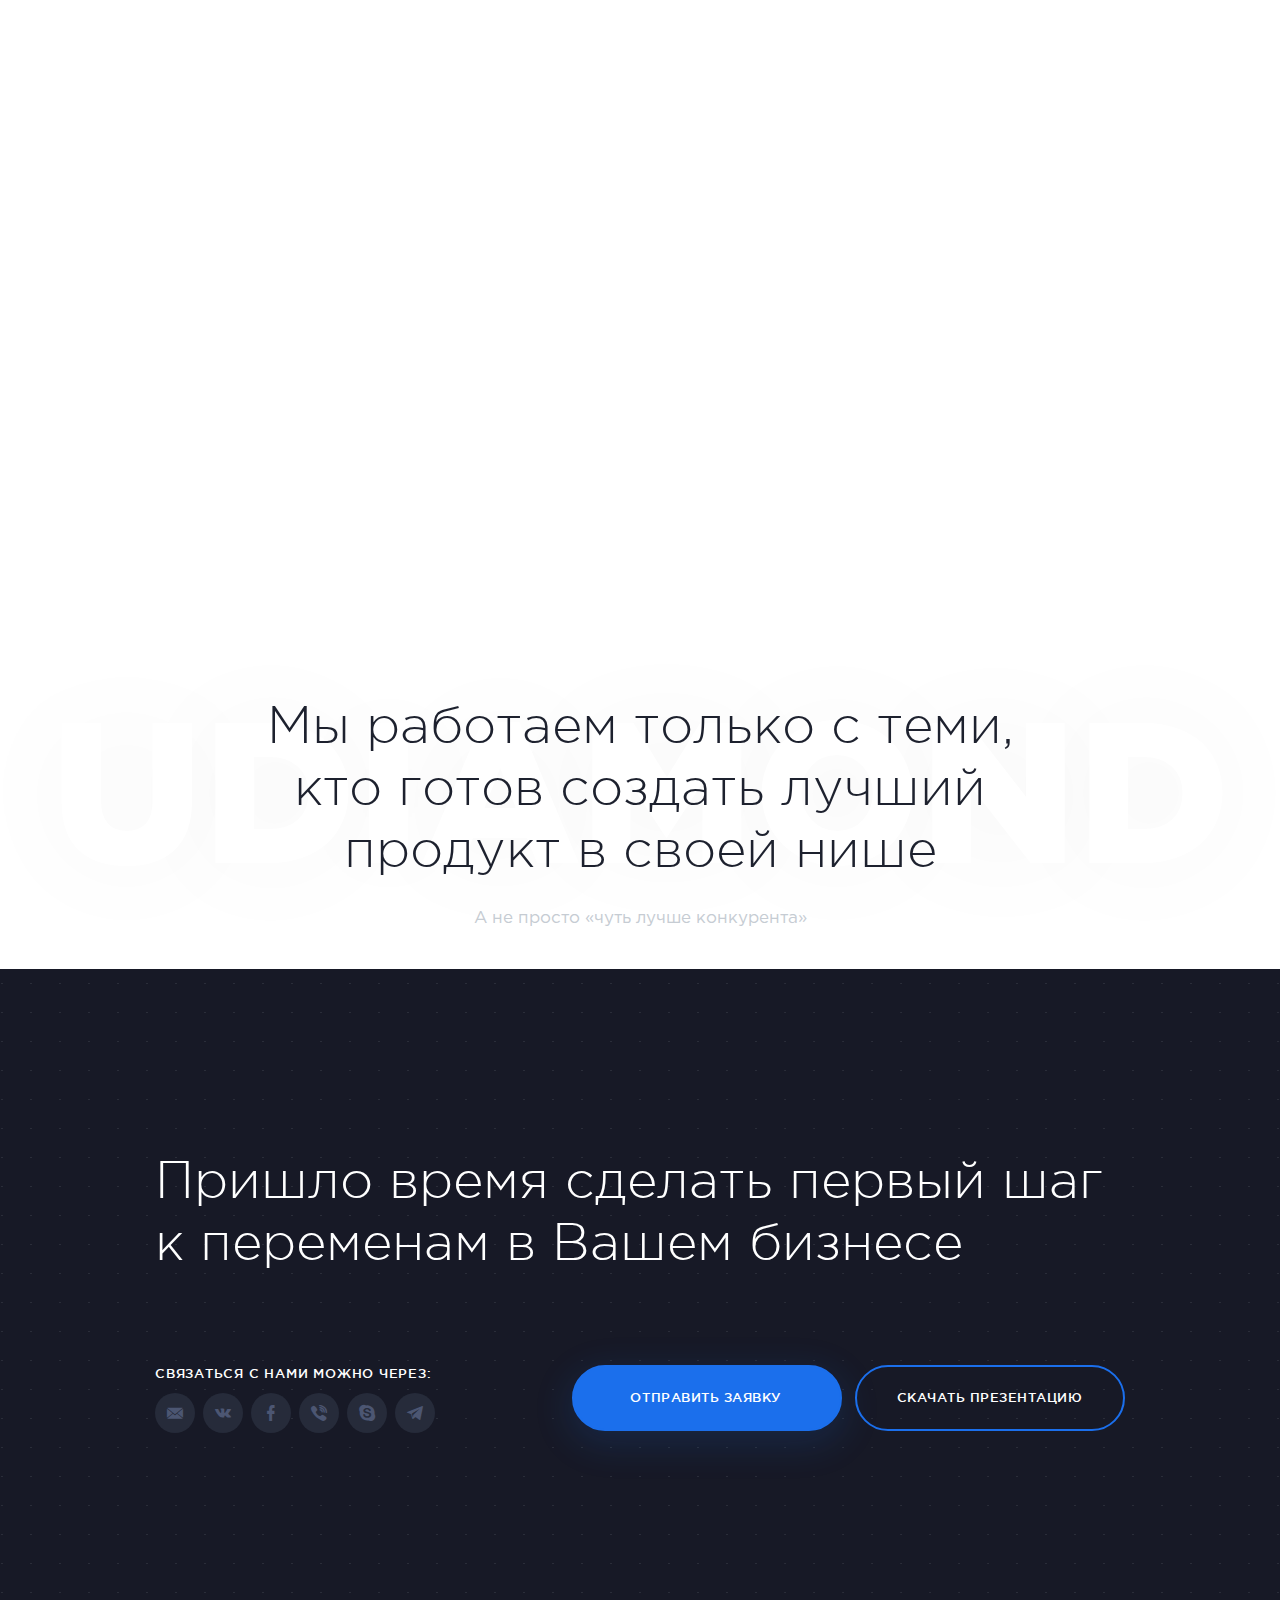
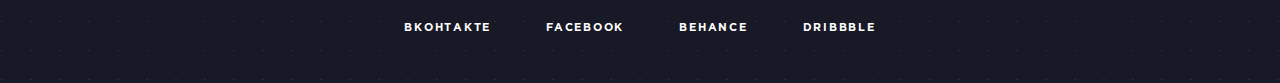
==== commit c2b39d42: "fixed form" ====
--- a/app/index.html
+++ b/app/index.html
@@ -24,7 +24,7 @@
                 <div class="main-title"><span class="highlight main-title__highlight">Web</span><strong class="glitch glitch_1" data-txt="site">site</strong></div><br>
                 <div class="main-title"><strong class="glitch glitch_2" data-txt="development">development</strong> <small>creative agency</small></div>
                 <div class="main-subtitle">Помогаем опередить Ваших конкурентов <span>on-line</span></div>
-                <div class="btn-wrapp"><a class="button js-show-modal" href="#"><span>Обсудить проект</span></a><a class="button button_trn scr" href="#section-2"><span>Смотреть портфолио</span></a></div>
+                <div class="btn-wrapp"><a class="button js-show-modal js-val" data-form="Обсудить проект" href="#"><span>Обсудить проект</span></a><a class="button button_trn scr" href="#section-2"><span>Смотреть портфолио</span></a></div>
                 <div class="button-play">
                   <div class="button-play__link-wrapp"><a class="button-play__link" href="#"><i class="icon-play"></i></a>
                   </div>
@@ -48,7 +48,7 @@
       </header>
       <!-- end header-->
       <div class="form-fixed">
-        <div class="js-close">Закрыть<i class="icon-close"></i></div>
+        <div class="btn-close js-close">Закрыть<i class="icon-close"></i></div>
         <div class="form">
           <div class="form__title">Получите<br>бесплатную<br>консультацию
           </div>
@@ -78,20 +78,21 @@
                   </label>
                 </div>
                 <div class="tab-form__content">
-                  <label>Введите Ваш E-mail
-                    <input type="email" placeholder="Ваш E-mail" name="email" data-req="1">
+                  <label>Введите Ваш логин телеграм
+                    <input type="text" placeholder="Ваш логин телеграм" name="telegram">
                   </label>
                 </div>
                 <div class="tab-form__content">
-                  <label>Введите Ваш E-mail
-                    <input type="email" placeholder="Ваш E-mail" name="email" data-req="1">
+                  <label>Введите Ваш номер телефона
+                    <input type="tel" placeholder="Ваш номер телефона" name="phone">
                   </label>
                 </div>
                 <div class="tab-form__content">
-                  <label>Введите Ваш E-mail
-                    <input type="email" placeholder="Ваш E-mail" name="email" data-req="1">
+                  <label>Введите ссылку
+                    <input type="text" placeholder="Введите ссылку" name="links">
                   </label>
                 </div>
+                <input class="js-val-input" type="hidden" value="" name="formname">
               </div>
             </div>
             <button class="button button_lg send" type="submit"><span>Получить консультацию</span></button>
@@ -193,31 +194,31 @@
               <div class="paddings col-lg-6 col-md-6 col-sm-12 col-xs-12 col-xxs-12">
                 <div class="price-name">Landing Page</div>
                 <div class="price-text">Наше приоритетное направление работы. Разрабатываем продающие <br>сайты, которые работают даже тогда, когда Вы отдыхаете.</div>
-              </div><a class="price-box flex-vertical hover-plan hover-plan hover-plan_top col-lg-2 col-md-2 col-sm-4 col-xs-4 col-xxs-12" href="#"><span class="price-box__type">Minimal</span><span class="price-box__price"><strong>60 </strong>тыс. руб.</span><span class="price-box__link">Подробнее</span></a><a class="price-box flex-vertical hover-plan hover-plan hover-plan_bottom col-lg-2 col-md-2 col-sm-4 col-xs-4 col-xxs-12" href="#"><span class="price-box__type">Normal</span><span class="price-box__price"><strong>120 </strong>тыс. руб.</span><span class="price-box__link">Подробнее</span></a><a class="price-box flex-vertical hover-plan hover-plan hover-plan_right col-lg-2 col-md-2 col-sm-4 col-xs-4 col-xxs-12" href="#"><span class="price-box__type">Maximum</span><span class="price-box__price"><strong>200 </strong>тыс. руб.</span><span class="price-box__link">Подробнее</span></a>
+              </div><a class="price-box flex-vertical hover-plan hover-plan hover-plan_top fancybox col-lg-2 col-md-2 col-sm-4 col-xs-4 col-xxs-12" href="#price-1"><span class="price-box__type">Minimal</span><span class="price-box__price"><strong>60 </strong>тыс. руб.</span><span class="price-box__link">Подробнее</span></a><a class="price-box flex-vertical hover-plan hover-plan hover-plan_bottom fancybox col-lg-2 col-md-2 col-sm-4 col-xs-4 col-xxs-12" href="#price-2"><span class="price-box__type">Normal</span><span class="price-box__price"><strong>120 </strong>тыс. руб.</span><span class="price-box__link">Подробнее</span></a><a class="price-box flex-vertical hover-plan hover-plan hover-plan_right fancybox col-lg-2 col-md-2 col-sm-4 col-xs-4 col-xxs-12" href="#price-3"><span class="price-box__type">Maximum</span><span class="price-box__price"><strong>200 </strong>тыс. руб.</span><span class="price-box__link">Подробнее</span></a>
             </div>
             <div class="flex-line">
               <div class="paddings col-lg-6 col-md-6 col-sm-6 col-xs-6 col-xxs-12">
                 <div class="price-name">Корпоративные сайты</div>
                 <div class="price-text">Бизнес любого масштаба нуждается в качественной «упаковке». <br>Мы поможем представить Вашу компанию он-лайн на высоком уровне.</div>
-              </div><a class="price-box flex-vertical hover-plan hover-plan hover-plan_right col-lg-3 col-md-3 col-sm-4 col-xs-4 col-xxs-12" href="#"><span class="price-box__price"><strong>300 </strong>тыс. руб.</span></a>
+              </div><a class="price-box flex-vertical hover-plan hover-plan hover-plan_right fancybox js-val col-lg-3 col-md-3 col-sm-4 col-xs-4 col-xxs-12" href="#f" data-form="Корпоративные сайты"><span class="price-box__price"><strong>300 </strong>тыс. руб.</span></a>
             </div>
             <div class="flex-line">
               <div class="paddings col-lg-6 col-md-6 col-sm-6 col-xs-6 col-xxs-12">
                 <div class="price-name">Интернет-магазины</div>
                 <div class="price-text">Ежедневно, тысячи людей покупают различные товары в интернете, <br>а мы знаем как сделать этот процесс удобным и понятным для каждого.</div>
-              </div><a class="price-box flex-vertical hover-plan hover-plan hover-plan_right col-lg-3 col-md-3 col-sm-4 col-xs-4 col-xxs-12" href="#"><span class="price-box__price"><strong>500 </strong>тыс. руб.</span></a>
+              </div><a class="price-box flex-vertical hover-plan hover-plan hover-plan_right fancybox js-val col-lg-3 col-md-3 col-sm-4 col-xs-4 col-xxs-12" href="#f" data-form="Интернет-магазины"><span class="price-box__price"><strong>500 </strong>тыс. руб.</span></a>
             </div>
             <div class="flex-line">
               <div class="paddings col-lg-6 col-md-6 col-sm-6 col-xs-6 col-xxs-12">
                 <div class="price-name">Настройка и ведение рекламных кампаний</div>
                 <div class="price-text">Принцип работы такого типа рекламы основан на показе ваших <br>объявлений заинтересованной (целевой) аудитории в тот момент, <br>когда она ищет соответствующую информацию в поисковых системах.</div>
-              </div><a class="price-box flex-vertical hover-plan hover-plan hover-plan_right col-lg-3 col-md-3 col-sm-4 col-xs-4 col-xxs-12" href="#"><span class="price-box__price">Индивидуальный расчет</span></a>
+              </div><a class="price-box flex-vertical hover-plan hover-plan hover-plan_right fancybox js-val col-lg-3 col-md-3 col-sm-4 col-xs-4 col-xxs-12" href="#f" data-form="Настройка и ведение рекламных кампаний"><span class="price-box__price">Индивидуальный расчет</span></a>
             </div>
             <div class="flex-line">
               <div class="paddings col-lg-6 col-md-6 col-sm-6 col-xs-6 col-xxs-12">
                 <div class="price-name">Комплексные решения</div>
                 <div class="price-text">Все, что нужно для полноценного представления и продвижения <br>бизнеса в интернете: создание фирменного стиля, разработка сайта <br>и дополнительных продающих связок, настройка РК, SEO-продвижение.</div>
-              </div><a class="price-box flex-vertical hover-plan hover-plan hover-plan_right col-lg-3 col-md-3 col-sm-4 col-xs-4 col-xxs-12" href="#"><span class="price-box__price">от <strong>1</strong> млн. руб.</span></a>
+              </div><a class="price-box flex-vertical hover-plan hover-plan hover-plan_right fancybox js-val col-lg-3 col-md-3 col-sm-4 col-xs-4 col-xxs-12" href="#f" data-form="Индивидуальный расчет"><span class="price-box__price">от <strong>1</strong> млн. руб.</span></a>
             </div>
           </div>
         </div>
@@ -434,7 +435,7 @@
                     </div>
                   </div>
                   <div class="col-lg-7 col-md-7 col-sm-6 col-xs-6 col-xxs-12">
-                    <div class="btn-wrapp-footer"><a class="button" href="#"><span>Отправить заявку</span></a><a class="button button_trn" href="#"><span>Скачать презентацию</span></a></div>
+                    <div class="btn-wrapp-footer"><a class="button js-show-modal" href="#"><span>Отправить заявку</span></a><a class="button button_trn" href="#"><span>Скачать презентацию</span></a></div>
                   </div>
                 </div>
               </div>
@@ -449,6 +450,165 @@
         </div>
       </section>
       <!-- end section-footer-->
+      <div class="modal" id="thx">
+        <h2>Спасибо за заявку</h2>
+      </div>
+      <div class="modal" id="privacy">
+        <h2>Политика конфиденциальности</h2>
+        <p>Lorem ipsum dolor sit amet, consectetur adipisicing elit. Et quod, aut eligendi consequatur iste, eveniet dolorem aperiam cupiditate ad optio fuga neque omnis hic totamvoluptatem repellat deleniti, voluptas dignissimos.</p>
+      </div>
+      <div class="forms forms_1" id="price-1">
+        <div class="btn-close js-close-fancybox">Закрыть<i class="icon-close"></i></div>
+        <div class="forms__title">Тариф MINIMAL включает в себя:
+        </div>
+        <div class="wrapp">
+          <div class="l-side">
+            <ul class="price-content" id="scroll1">
+              <li><span>01.</span> Экспресс-брифование клиента;</li>
+              <li><span>02.</span> Анализ ниши;</li>
+              <li><span>03.</span> Маркетинговый анализ 10 конкурентов;</li>
+              <li><span>04.</span> Составление краткого портрета ЦА, <br>выявление болей и потребностей;</li>
+              <li><span>05.</span> Разработка структуры Landing Page;	</li>
+              <li><span>06.</span> Разработка концептуального прототипа;</li>
+              <li><span>07.</span> Написание продающих текстов;</li>
+              <li><span>08.</span> Дизайн Landing Page;</li>
+              <li><span>09.</span> Адаптивная, кроссбраузерная верстка;</li>
+              <li><span>10.</span> Тестирование адаптивности, работы <br>форм, настройка анимации;</li>
+              <li><span>11.</span> Установка кодов Яндекс.Метрики <br>и/или Google Analytics.</li>
+              <li><span>12.</span> Экспресс-брифование клиента;</li>
+              <li><span>13.</span> Анализ ниши;</li>
+              <li><span>14.</span> Маркетинговый анализ 10 конкурентов;</li>
+              <li><span>15.</span> Составление краткого портрета ЦА, <br>выявление болей и потребностей;</li>
+            </ul>
+            <div class="getprice">
+              <div class="getprice__txt"><span>Срок разработки:</span> 15-20 дней
+              </div><a class="button button_lg fancybox js-val" data-form="MINIMAL" href="#f"><span>Получить предложение</span></a>
+            </div>
+          </div>
+          <div class="r-side"><img src="img/magazine.png" alt="" width="570" height="524"></div>
+        </div>
+      </div>
+      <div class="forms forms_1" id="price-2">
+        <div class="btn-close js-close-fancybox">Закрыть<i class="icon-close"></i></div>
+        <div class="forms__title">Тариф NORMAL включает в себя:
+        </div>
+        <div class="wrapp">
+          <div class="l-side">
+            <ul class="price-content" id="scroll2">
+              <li><span>01.</span> Экспресс-брифование клиента;</li>
+              <li><span>02.</span> Анализ ниши;</li>
+              <li><span>03.</span> Маркетинговый анализ 10 конкурентов;</li>
+              <li><span>04.</span> Составление краткого портрета ЦА, <br>выявление болей и потребностей;</li>
+              <li><span>05.</span> Разработка структуры Landing Page;	</li>
+              <li><span>06.</span> Разработка концептуального прототипа;</li>
+              <li><span>07.</span> Написание продающих текстов;</li>
+              <li><span>08.</span> Дизайн Landing Page;</li>
+              <li><span>09.</span> Адаптивная, кроссбраузерная верстка;</li>
+              <li><span>10.</span> Тестирование адаптивности, работы <br>форм, настройка анимации;</li>
+              <li><span>11.</span> Установка кодов Яндекс.Метрики <br>и/или Google Analytics.</li>
+              <li><span>12.</span> Экспресс-брифование клиента;</li>
+              <li><span>13.</span> Анализ ниши;</li>
+              <li><span>14.</span> Маркетинговый анализ 10 конкурентов;</li>
+              <li><span>15.</span> Составление краткого портрета ЦА, <br>выявление болей и потребностей;</li>
+            </ul>
+            <div class="getprice">
+              <div class="getprice__txt"><span>Срок разработки:</span> 15-20 дней
+              </div><a class="button button_lg fancybox js-val" data-form="NORMAL" href="#f"><span>Получить предложение</span></a>
+            </div>
+          </div>
+          <div class="r-side"><img src="img/magazine.png" alt="" width="570" height="524"></div>
+        </div>
+      </div>
+      <div class="forms forms_1" id="price-3">
+        <div class="btn-close js-close-fancybox">Закрыть<i class="icon-close"></i></div>
+        <div class="forms__title">Тариф MAXIMUM включает в себя:
+        </div>
+        <div class="wrapp">
+          <div class="l-side">
+            <ul class="price-content" id="scroll3">
+              <li><span>01.</span> Экспресс-брифование клиента;</li>
+              <li><span>02.</span> Анализ ниши;</li>
+              <li><span>03.</span> Маркетинговый анализ 10 конкурентов;</li>
+              <li><span>04.</span> Составление краткого портрета ЦА, <br>выявление болей и потребностей;</li>
+              <li><span>05.</span> Разработка структуры Landing Page;	</li>
+              <li><span>06.</span> Разработка концептуального прототипа;</li>
+              <li><span>07.</span> Написание продающих текстов;</li>
+              <li><span>08.</span> Дизайн Landing Page;</li>
+              <li><span>09.</span> Адаптивная, кроссбраузерная верстка;</li>
+              <li><span>10.</span> Тестирование адаптивности, работы <br>форм, настройка анимации;</li>
+              <li><span>11.</span> Установка кодов Яндекс.Метрики <br>и/или Google Analytics.</li>
+              <li><span>12.</span> Экспресс-брифование клиента;</li>
+              <li><span>13.</span> Анализ ниши;</li>
+              <li><span>14.</span> Маркетинговый анализ 10 конкурентов;</li>
+              <li><span>15.</span> Составление краткого портрета ЦА, <br>выявление болей и потребностей;</li>
+            </ul>
+            <div class="getprice">
+              <div class="getprice__txt"><span>Срок разработки:</span> 15-20 дней
+              </div><a class="button button_lg fancybox js-val" data-form="MAXIMUM" href="#f"><span>Получить предложение</span></a>
+            </div>
+          </div>
+          <div class="r-side"><img src="img/magazine.png" alt="" width="570" height="524"></div>
+        </div>
+      </div>
+      <div class="forms forms_2" id="f">
+        <div class="btn-close js-close-fancybox">Закрыть<i class="icon-close"></i></div>
+        <div class="forms__title">Получите коммерческое предложение
+        </div>
+        <div class="wrapp">
+          <div class="side"><img src="img/magazine2.png" alt="" width="470" height="494"></div>
+          <div class="side side_form">
+            <div class="form">
+              <div class="form__title-sm">Оставьте заявку
+              </div>
+              <div class="form__subtitle">Специалист компании UDiamond свяжется<br>с Вами в течение рабочего дня.
+              </div>
+              <form action="sendmail.php" method="post">
+                <label>Введите Ваше имя
+                  <input data-req="1" type="text" placeholder="Ваше имя" name="name">
+                </label>
+                <div class="tab-form">
+                  <div class="tab-form__head">Выберите удобный способ связи
+                  </div>
+                  <div class="tab-form__tabs-caption">
+                    <div class="tab-form__item tab-form__item_active">E-mail
+                    </div>
+                    <div class="tab-form__item">Telegram
+                    </div>
+                    <div class="tab-form__item">Viber
+                    </div>
+                    <div class="tab-form__item">VK
+                    </div>
+                  </div>
+                  <div class="tab-form__content-wrapp">
+                    <div class="tab-form__content tab-form__content_active">
+                      <label>Введите Ваш E-mail
+                        <input type="email" placeholder="Ваш E-mail" name="email" data-req="1">
+                      </label>
+                    </div>
+                    <div class="tab-form__content">
+                      <label>Введите Ваш логин телеграм
+                        <input type="text" placeholder="Ваш логин телеграм" name="telegram">
+                      </label>
+                    </div>
+                    <div class="tab-form__content">
+                      <label>Введите Ваш номер телефона
+                        <input type="tel" placeholder="Ваш номер телефона" name="phone">
+                      </label>
+                    </div>
+                    <div class="tab-form__content">
+                      <label>Введите ссылку
+                        <input type="text" placeholder="Введите ссылку" name="links">
+                      </label>
+                    </div>
+                    <input class="js-val-input" type="hidden" value="" name="formname">
+                  </div>
+                </div>
+                <button class="button button_lg send" type="submit"><span>Получить предложение</span></button>
+              </form>
+            </div>
+          </div>
+        </div>
+      </div>
     </div>
     <div class="up-button"><i class="icon-arrow"></i></div>
     <script src="https://ajax.googleapis.com/ajax/libs/jquery/3.2.1/jquery.min.js"></script>
